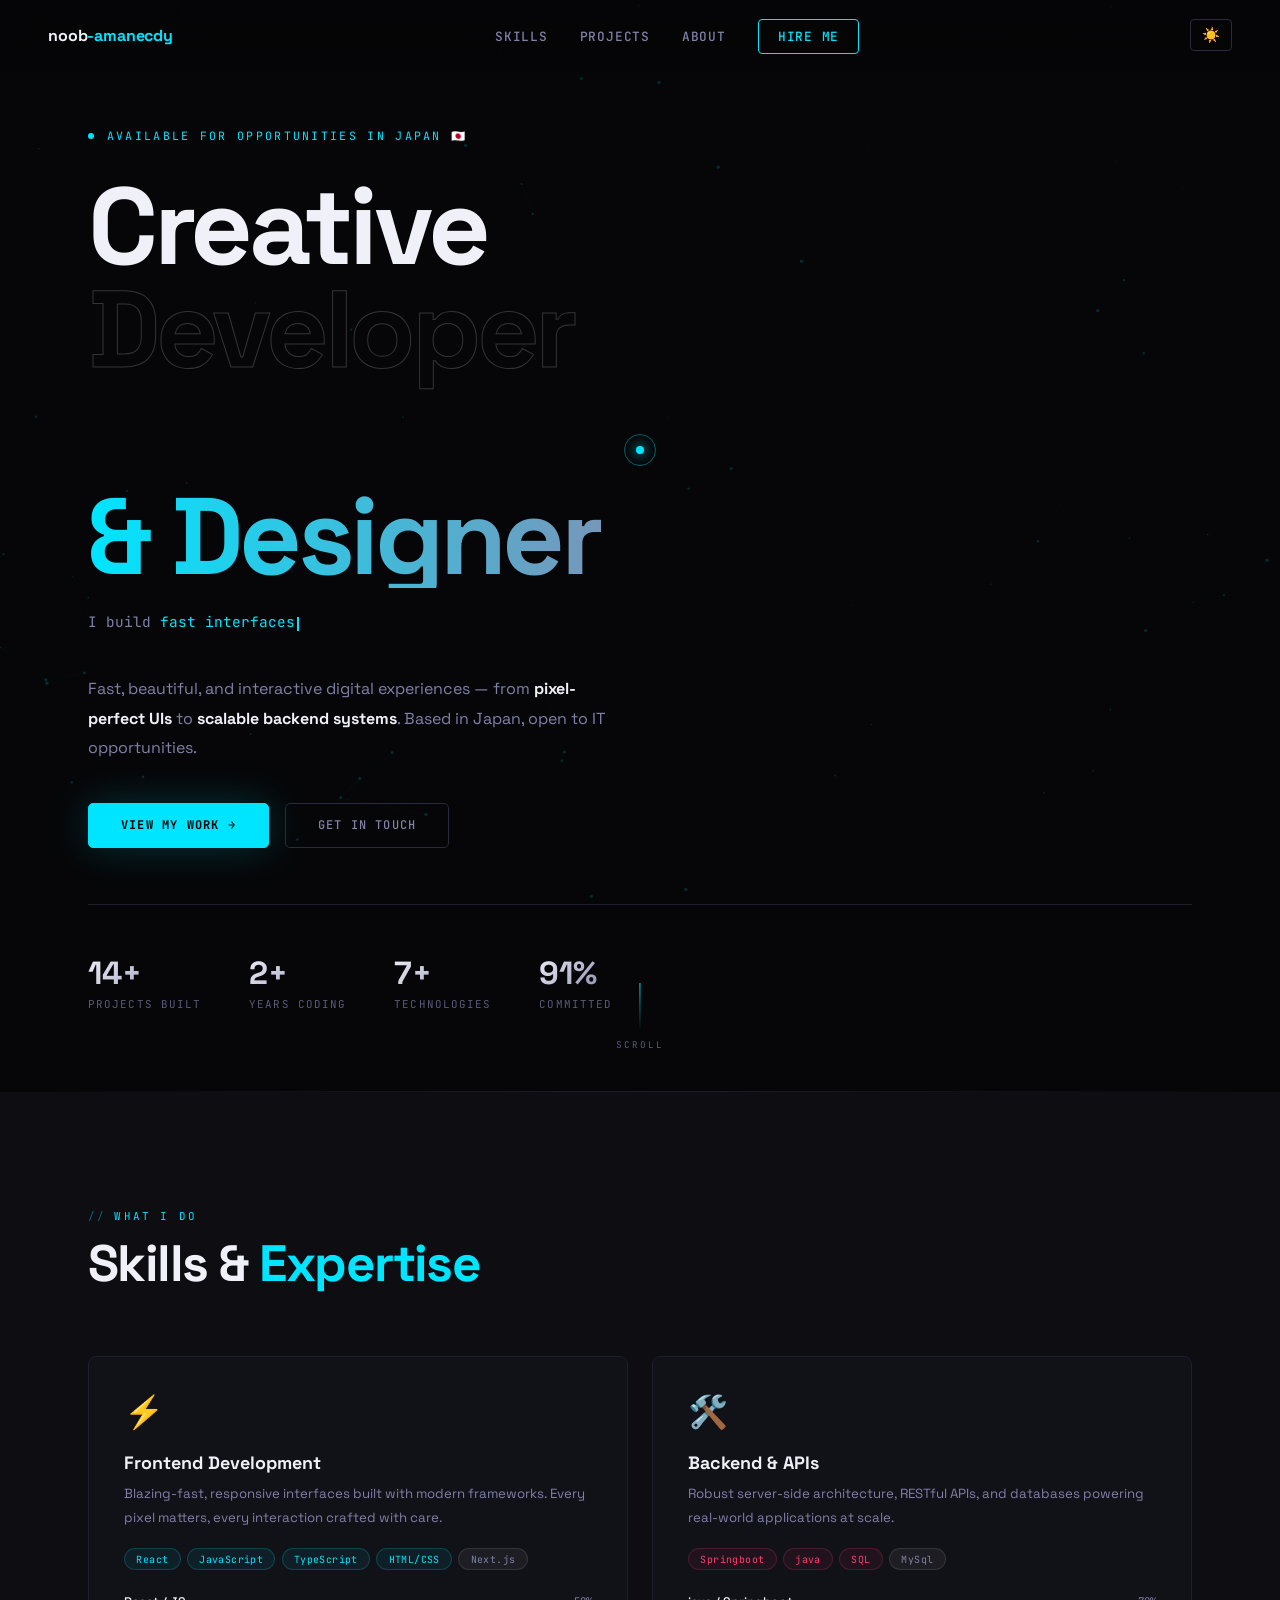
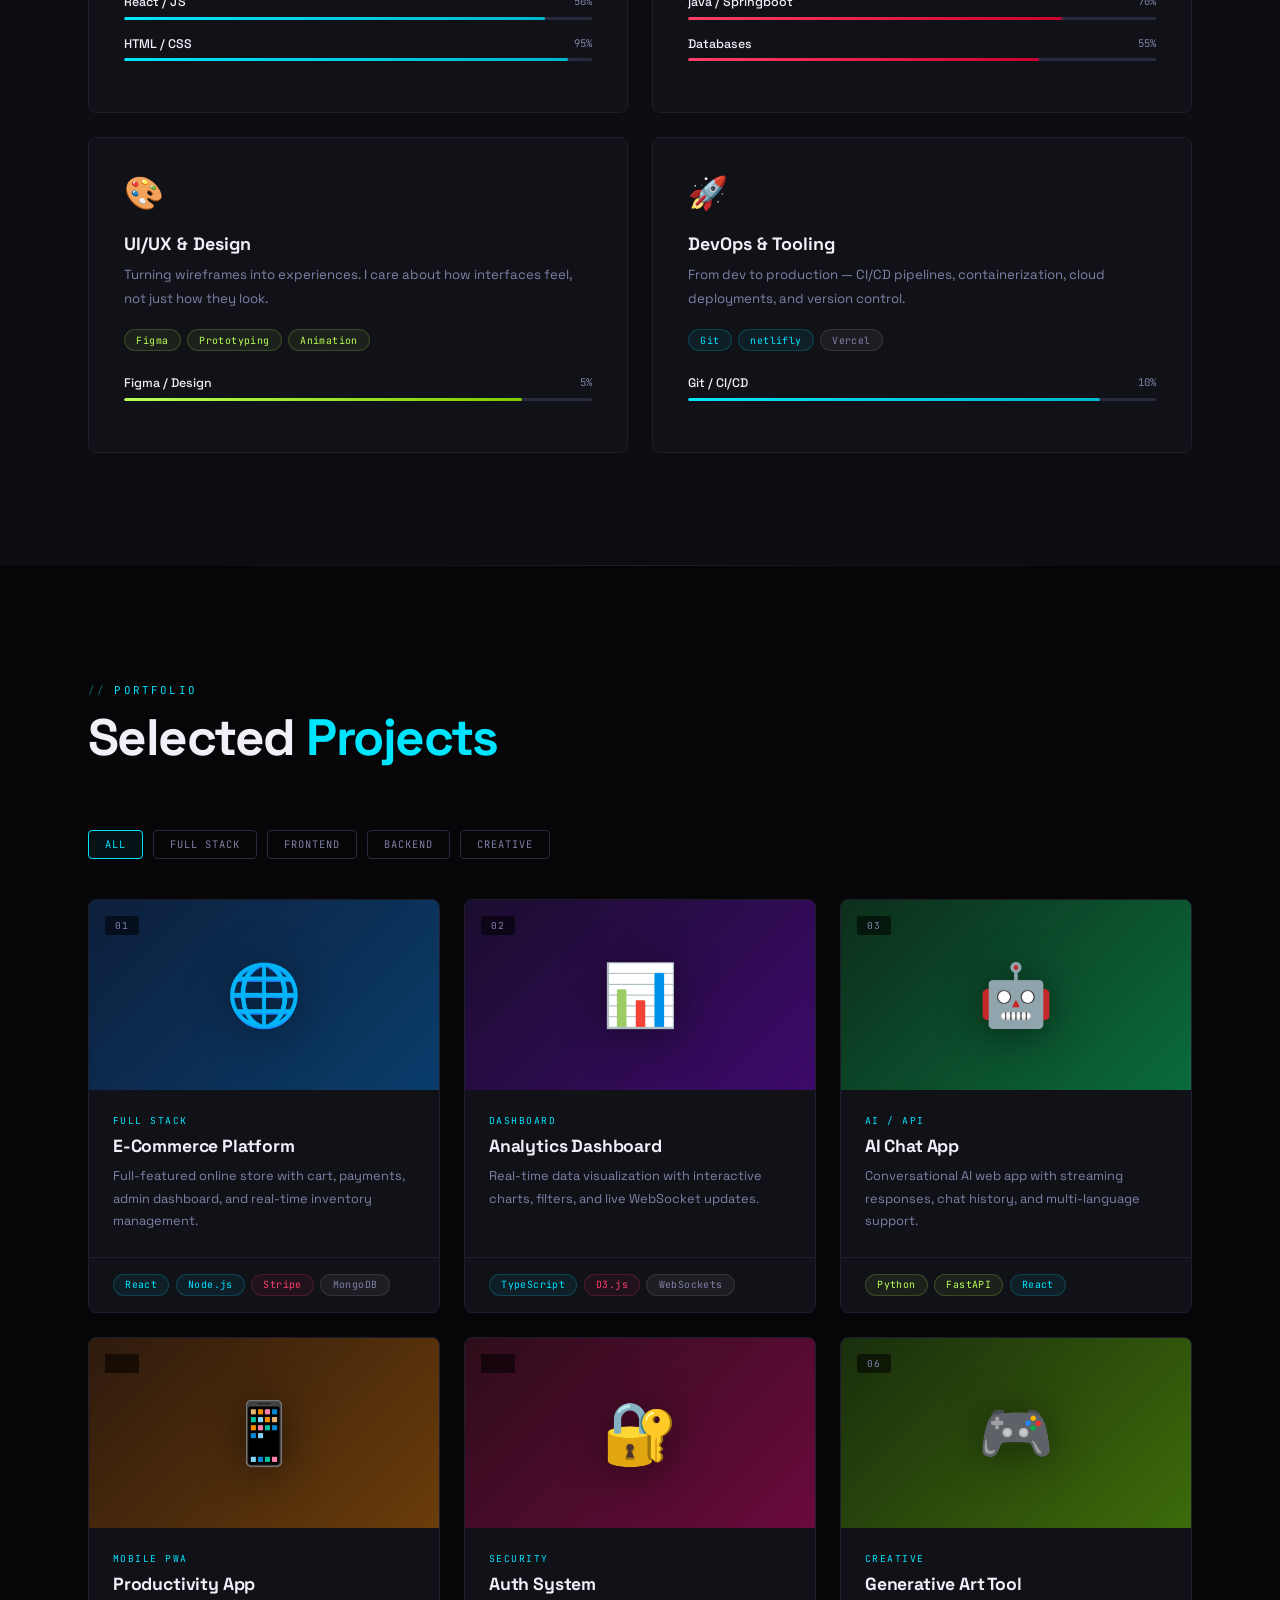
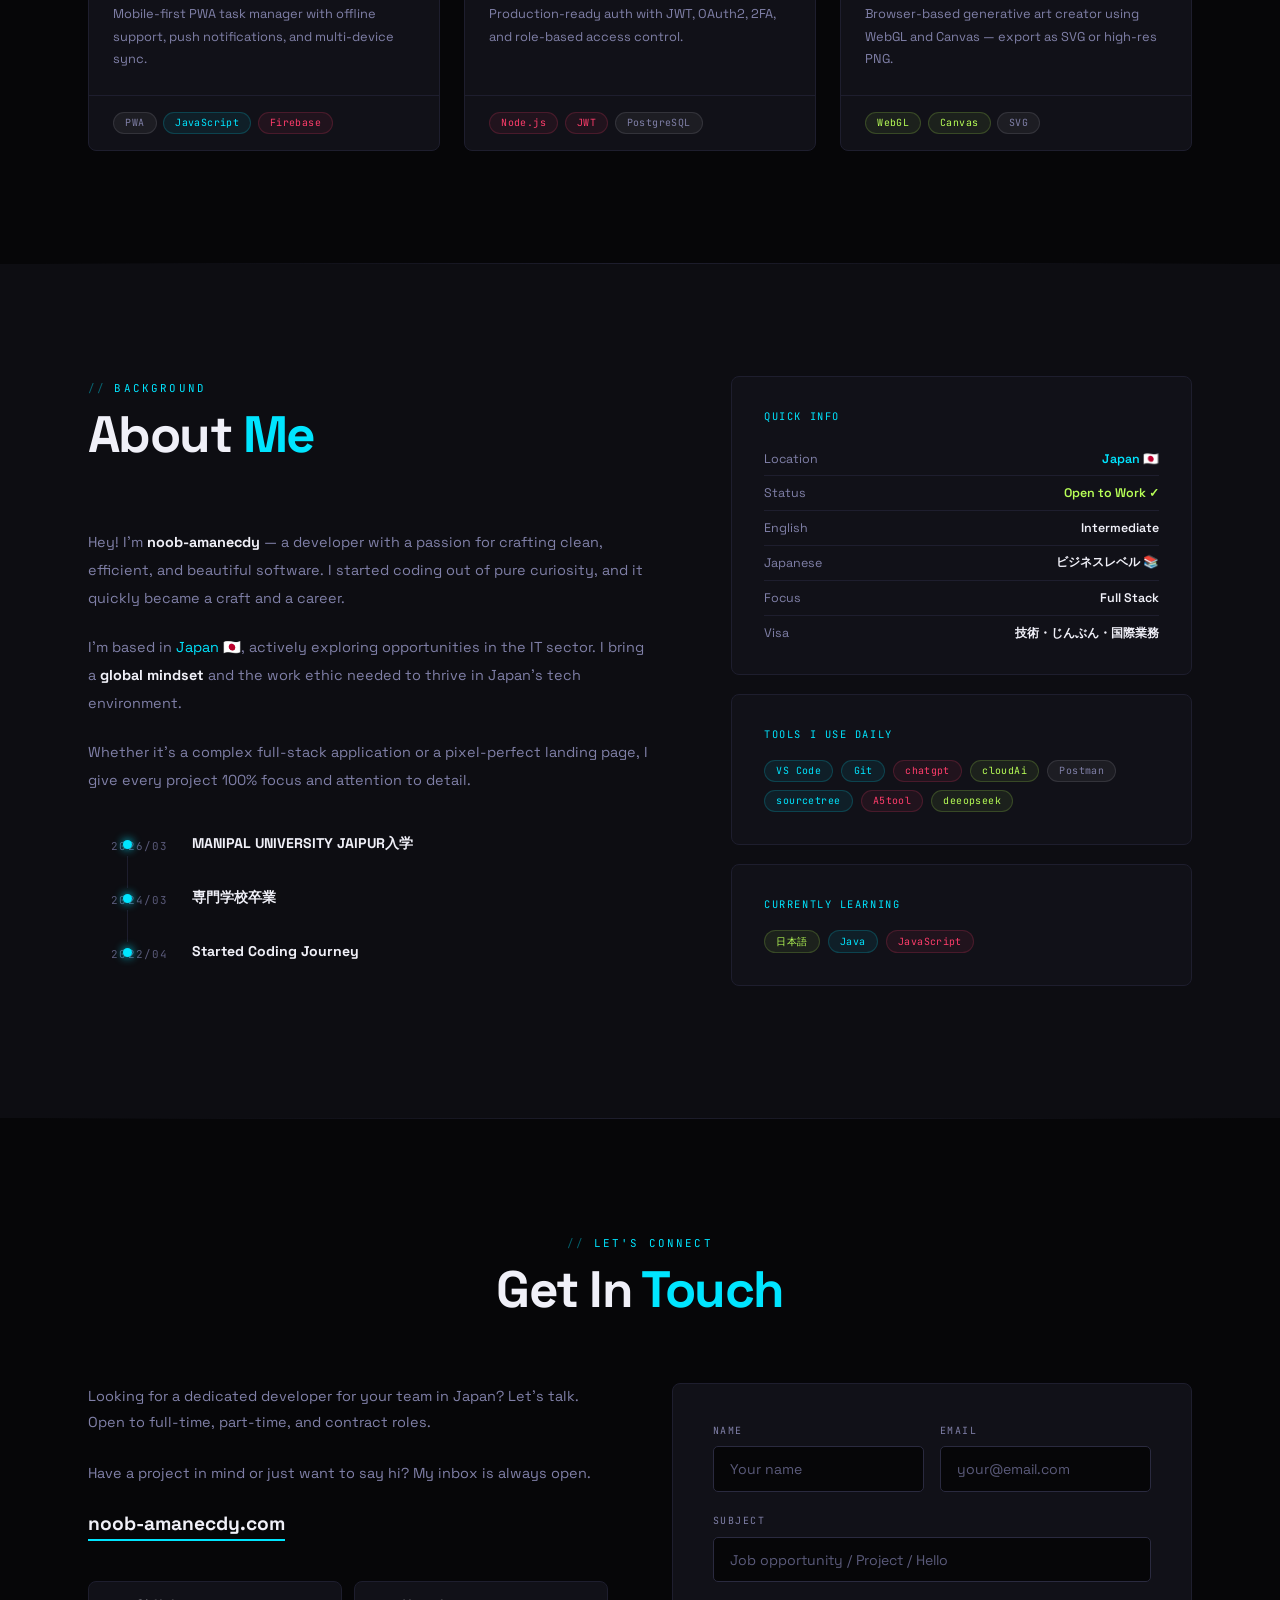
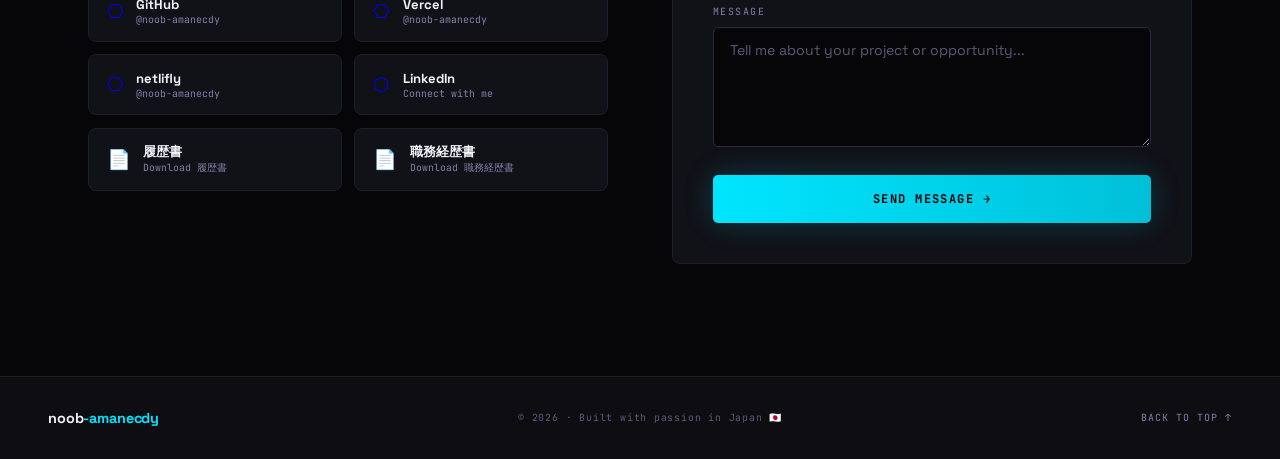
==== index.html @ 42db934b "this is my code for website" ====
<!DOCTYPE html>
<html lang="en">
<head>
<meta charset="UTF-8"/>
<meta name="viewport" content="width=device-width, initial-scale=1.0"/>
<title>noob-amanecdy — Developer Portfolio</title>
<link href="https://fonts.googleapis.com/css2?family=Space+Grotesk:wght@400;500;600;700;800&family=JetBrains+Mono:wght@300;400;500&display=swap" rel="stylesheet"/>
<link rel="stylesheet" href="style.css">
</head>
<body>

<div id="cur"></div>
<div id="cur2"></div>

<!-- LOADER -->
<div id="loader">
  <div class="loader-logo">noob<em>-amanecdy</em></div>
  <div class="loader-bar"><div class="loader-fill" id="loaderFill"></div></div>
  <div class="loader-text" id="loaderText">initializing...</div>
</div>

<canvas id="bgCanvas"></canvas>

<!-- MOBILE MENU -->
<div class="mobile-menu" id="mobileMenu">
  <a href="#hero" onclick="closeMobile()">Home</a>
  <a href="#skills" onclick="closeMobile()">Skills</a>
  <a href="#projects" onclick="closeMobile()">Projects</a>
  <a href="#about" onclick="closeMobile()">About</a>
  <a href="#contact" onclick="closeMobile()">Contact</a>
</div>

<!-- NAV -->
<nav id="nav">
  <a class="nav-logo" href="#hero">noob<em>-amanecdy</em></a>
  <ul class="nav-links">
    <li><a href="#skills" data-section="skills">Skills</a></li>
    <li><a href="#projects" data-section="projects">Projects</a></li>
    <li><a href="#about" data-section="about">About</a></li>
    <li><a href="#contact" class="nav-cta">Hire Me</a></li>
  </ul>
  <div style="display:flex;align-items:center;gap:.5rem;">
    <button class="theme-toggle" onclick="toggleTheme()" title="Toggle theme">☀️</button>
    <button class="hamburger" id="hamburger" onclick="toggleMobile()" aria-label="Menu">
      <span></span><span></span><span></span>
    </button>
  </div>
</nav>

<!-- ═══ HERO ═══ -->
<section id="hero">
  <p class="hero-eyebrow"><span class="hero-dot"></span>Available for opportunities in Japan 🇯🇵</p>
  <h1 class="hero-title">
    Creative<br>
    <span class="line2">Developer</span><br>
    <span class="accent">&amp; Designer</span>
  </h1>
  <p class="hero-typewriter">I build <span class="tw-text" id="twText"></span><span class="tw-cursor"></span></p>
  <p class="hero-sub">
    Fast, beautiful, and interactive digital experiences — from <strong>pixel-perfect UIs</strong> to <strong>scalable backend systems</strong>. Based in Japan, open to IT opportunities.
  </p>
  <div class="hero-actions">
    <a href="#projects" class="btn btn-fill">View My Work →</a>
    <a href="#contact" class="btn btn-outline">Get In Touch</a>
  </div>
  <div class="hero-stats">
    <div><div class="hstat-num" data-count="15" data-suffix="+">0</div><div class="hstat-label">Projects Built</div></div>
    <div><div class="hstat-num" data-count="3" data-suffix="+">0</div><div class="hstat-label">Years Coding</div></div>
    <div><div class="hstat-num" data-count="8" data-suffix="+">0</div><div class="hstat-label">Technologies</div></div>
    <div><div class="hstat-num" data-count="100" data-suffix="%">0</div><div class="hstat-label">Committed</div></div>
  </div>
  <div class="hero-scroll">
    <div class="scroll-line"></div>
    <div class="scroll-label">Scroll</div>
  </div>
</section>

<div class="divider"></div>

<!-- ═══ SKILLS ═══ -->
<section id="skills">
  <div class="s-wrap">
    <div class="s-head reveal">
      <div class="s-tag">What I Do</div>
      <h2 class="s-title">Skills &amp; <span>Expertise</span></h2>
    </div>
    <div class="skills-layout">
      <div class="skill-block reveal">
        <span class="skill-ico">⚡</span>
        <div class="skill-name">Frontend Development</div>
        <div class="skill-desc">Blazing-fast, responsive interfaces built with modern frameworks. Every pixel matters, every interaction crafted with care.</div>
        <div class="pills">
          <span class="pill">React</span><span class="pill">JavaScript</span>
          <span class="pill">TypeScript</span><span class="pill">HTML/CSS</span>
          <span class="pill w">Next.js</span>
        </div>
        <div class="sbar-row">
          <div class="sbar-item">
            <div class="sbar-top"><span class="sbar-label">React / JS</span><span class="sbar-pct">50%</span></div>
            <div class="sbar-track"><div class="sbar-fill" style="background:linear-gradient(90deg,var(--a1),#00b8cc);" data-w="90"></div></div>
          </div>
          <div class="sbar-item">
            <div class="sbar-top"><span class="sbar-label">HTML / CSS</span><span class="sbar-pct">95%</span></div>
            <div class="sbar-track"><div class="sbar-fill" style="background:linear-gradient(90deg,var(--a1),#00b8cc);" data-w="95"></div></div>
          </div>
        </div>
      </div>

      <div class="skill-block pink reveal delay-1">
        <span class="skill-ico">🛠️</span>
        <div class="skill-name">Backend &amp; APIs</div>
        <div class="skill-desc">Robust server-side architecture, RESTful APIs, and databases powering real-world applications at scale.</div>
        <div class="pills">
          <span class="pill p">Springboot</span><span class="pill p">java</span>
          <span class="pill p">SQL</span><span class="pill w">MySql</span>
        </div>
        <div class="sbar-row">
          <div class="sbar-item">
            <div class="sbar-top"><span class="sbar-label">java / Springboot</span><span class="sbar-pct">70%</span></div>
            <div class="sbar-track"><div class="sbar-fill" style="background:linear-gradient(90deg,var(--a2),#cc0030);" data-w="80"></div></div>
          </div>
          <div class="sbar-item">
            <div class="sbar-top"><span class="sbar-label">Databases</span><span class="sbar-pct">55%</span></div>
            <div class="sbar-track"><div class="sbar-fill" style="background:linear-gradient(90deg,var(--a2),#cc0030);" data-w="75"></div></div>
          </div>
        </div>
      </div>

      <div class="skill-block green reveal delay-2">
        <span class="skill-ico">🎨</span>
        <div class="skill-name">UI/UX &amp; Design</div>
        <div class="skill-desc">Turning wireframes into experiences. I care about how interfaces feel, not just how they look.</div>
        <div class="pills">
          <span class="pill g">Figma</span><span class="pill g">Prototyping</span><span class="pill g">Animation</span>
        </div>
        <div class="sbar-row">
          <div class="sbar-item">
            <div class="sbar-top"><span class="sbar-label">Figma / Design</span><span class="sbar-pct">5%</span></div>
            <div class="sbar-track"><div class="sbar-fill" style="background:linear-gradient(90deg,var(--a3),#80cc00);" data-w="85"></div></div>
          </div>
        </div>
      </div>

      <div class="skill-block reveal delay-3">
        <span class="skill-ico">🚀</span>
        <div class="skill-name">DevOps &amp; Tooling</div>
        <div class="skill-desc">From dev to production — CI/CD pipelines, containerization, cloud deployments, and version control.</div>
        <div class="pills">
          <span class="pill">Git</span><span class="pill">netlifly</span><span class="pill w">Vercel</span>
        </div>
        <div class="sbar-row">
          <div class="sbar-item">
            <div class="sbar-top"><span class="sbar-label">Git / CI/CD</span><span class="sbar-pct">10%</span></div>
            <div class="sbar-track"><div class="sbar-fill" style="background:linear-gradient(90deg,var(--a1),#00b8cc);" data-w="88"></div></div>
          </div>
        </div>
      </div>
    </div>
  </div>
</section>

<div class="divider"></div>

<!-- ═══ PROJECTS ═══ -->
<section id="projects">
  <div class="s-wrap">
    <div class="s-head reveal">
      <div class="s-tag">Portfolio</div>
      <h2 class="s-title">Selected <span>Projects</span></h2>
    </div>
    <div class="proj-filter reveal">
      <button class="filter-btn active" data-filter="all">All</button>
      <button class="filter-btn" data-filter="fullstack">Full Stack</button>
      <button class="filter-btn" data-filter="frontend">Frontend</button>
      <button class="filter-btn" data-filter="backend">Backend</button>
      <button class="filter-btn" data-filter="creative">Creative</button>
    </div>
    <div class="projects-grid">

      <div class="pcard reveal" data-cat="fullstack">
        <div class="pcard-thumb t1">
          <div class="thumb-bg t1"></div>
          <span class="emoji">🌐</span>
          <div class="pcard-num">01</div>
          <div class="pcard-links">
            <a href="#" class="pcard-link-btn" title="GitHub">⎔</a>
            <a href="#" class="pcard-link-btn" title="Live Demo">↗</a>
          </div>
        </div>
        <div class="pcard-body">
          <div class="pcard-cat">Full Stack</div>
          <div class="pcard-title">E-Commerce Platform</div>
          <div class="pcard-desc">Full-featured online store with cart, payments, admin dashboard, and real-time inventory management.</div>
        </div>
        <div class="pcard-foot">
          <span class="pill">React</span><span class="pill">Node.js</span><span class="pill p">Stripe</span><span class="pill w">MongoDB</span>
        </div>
      </div>

      <div class="pcard reveal delay-1" data-cat="frontend">
        <div class="pcard-thumb t2">
          <div class="thumb-bg t2"></div>
          <span class="emoji">📊</span>
          <div class="pcard-num">02</div>
          <div class="pcard-links">
            <a href="#" class="pcard-link-btn">⎔</a>
            <a href="#" class="pcard-link-btn">↗</a>
          </div>
        </div>
        <div class="pcard-body">
          <div class="pcard-cat">Dashboard</div>
          <div class="pcard-title">Analytics Dashboard</div>
          <div class="pcard-desc">Real-time data visualization with interactive charts, filters, and live WebSocket updates.</div>
        </div>
        <div class="pcard-foot">
          <span class="pill">TypeScript</span><span class="pill p">D3.js</span><span class="pill w">WebSockets</span>
        </div>
      </div>

      <div class="pcard reveal delay-2" data-cat="fullstack">
        <div class="pcard-thumb t3">
          <div class="thumb-bg t3"></div>
          <span class="emoji">🤖</span>
          <div class="pcard-num">03</div>
          <div class="pcard-links">
            <a href="#" class="pcard-link-btn">⎔</a>
            <a href="#" class="pcard-link-btn">↗</a>
          </div>
        </div>
        <div class="pcard-body">
          <div class="pcard-cat">AI / API</div>
          <div class="pcard-title">AI Chat App</div>
          <div class="pcard-desc">Conversational AI web app with streaming responses, chat history, and multi-language support.</div>
        </div>
        <div class="pcard-foot">
          <span class="pill g">Python</span><span class="pill g">FastAPI</span><span class="pill">React</span>
        </div>
      </div>

      <div class="pcard reveal" data-cat="frontend">
        <div class="pcard-thumb t4">
          <div class="thumb-bg t4"></div>
          <span class="emoji">📱</span>
          <div class="pcard-num">04</div>
          <div class="pcard-links">
            <a href="#" class="pcard-link-btn">⎔</a>
            <a href="#" class="pcard-link-btn">↗</a>
          </div>
        </div>
        <div class="pcard-body">
          <div class="pcard-cat">Mobile PWA</div>
          <div class="pcard-title">Productivity App</div>
          <div class="pcard-desc">Mobile-first PWA task manager with offline support, push notifications, and multi-device sync.</div>
        </div>
        <div class="pcard-foot">
          <span class="pill w">PWA</span><span class="pill">JavaScript</span><span class="pill p">Firebase</span>
        </div>
      </div>

      <div class="pcard reveal delay-1"  data-cat="backend">
        <div class="pcard-thumb t5">
          <div class="thumb-bg t5"></div>
          <span class="emoji">🔐</span>
          <div class="pcard-num">05</div>
          <div class="pcard-links">
            <a href="#" class="pcard-link-btn">⎔</a>
            <a href="#" class="pcard-link-btn">↗</a>
          </div>
        </div>
        <div class="pcard-body">
          <div class="pcard-cat">Security</div>
          <div class="pcard-title">Auth System</div>
          <div class="pcard-desc">Production-ready auth with JWT, OAuth2, 2FA, and role-based access control.</div>
        </div>
        <div class="pcard-foot">
          <span class="pill p">Node.js</span><span class="pill p">JWT</span><span class="pill w">PostgreSQL</span>
        </div>
      </div>

      <div class="pcard reveal delay-2" data-cat="creative">
        <div class="pcard-thumb t6">
          <div class="thumb-bg t6"></div>
          <span class="emoji">🎮</span>
          <div class="pcard-num">06</div>
          <div class="pcard-links">
            <a href="#" class="pcard-link-btn">⎔</a>
            <a href="#" class="pcard-link-btn">↗</a>
          </div>
        </div>
        <div class="pcard-body">
          <div class="pcard-cat">Creative</div>
          <div class="pcard-title">Generative Art Tool</div>
          <div class="pcard-desc">Browser-based generative art creator using WebGL and Canvas — export as SVG or high-res PNG.</div>
        </div>
        <div class="pcard-foot">
          <span class="pill g">WebGL</span><span class="pill g">Canvas</span><span class="pill w">SVG</span>
        </div>
      </div>

    </div>
  </div>
</section>

<div class="divider"></div>

<!-- ═══ ABOUT ═══ -->
<section id="about">
  <div class="s-wrap">
    <div class="about-layout">
      <div>
        <div class="s-head reveal-l">
          <div class="s-tag">Background</div>
          <h2 class="s-title">About <span>Me</span></h2>
        </div>
        <div class="about-text reveal-l">
          <p>Hey! I'm <strong>noob-amanecdy</strong> — a developer with a passion for crafting clean, efficient, and beautiful software. I started coding out of pure curiosity, and it quickly became a craft and a career.</p>
          <p>I'm based in <span class="hl">Japan 🇯🇵</span>, actively exploring opportunities in the IT sector. I bring a <strong>global mindset</strong> and the work ethic needed to thrive in Japan's tech environment.</p>
          <p>Whether it's a complex full-stack application or a pixel-perfect landing page, I give every project 100% focus and attention to detail.</p>
        </div>
        <div class="timeline reveal-l">
          <div class="tl-item">
            <div class="tl-year">2026/03</div>
            <div>
              <div class="tl-dot"></div>
              <div class="tl-role">MANIPAL UNIVERSITY JAIPUR入学</div>
            </div>
          </div>
          <div class="tl-item">
            <div class="tl-year">2024/03</div>
            <div>
              <div class="tl-dot"></div>
              <div class="tl-role">専門学校卒業</div>
            </div>
          </div>
          <div class="tl-item">
            <div class="tl-year">2022/04</div>
            <div>
              <div class="tl-dot"></div>
              <div class="tl-role">Started Coding Journey</div>
            </div>
          </div>
        </div>
      </div>
      <div class="reveal-r">
        <div class="info-block">
          <div class="info-block-title">Quick Info</div>
          <div class="info-row"><span class="info-key">Location</span><span class="info-val blue">Japan 🇯🇵</span></div>
          <div class="info-row"><span class="info-key">Status</span><span class="info-val green">Open to Work ✓</span></div>
          <div class="info-row"><span class="info-key">English</span><span class="info-val">Intermediate</span></div>
          <div class="info-row"><span class="info-key">Japanese</span><span class="info-val">ビジネスレベル 📚</span></div>
          <div class="info-row"><span class="info-key">Focus</span><span class="info-val">Full Stack</span></div>
          <div class="info-row"><span class="info-key">Visa</span><span class="info-val">技術・じんぶん・国際業務</span></div>
        </div>
        <div class="info-block">
          <div class="info-block-title">Tools I Use Daily</div>
          <div class="pills" style="gap:.5rem;">
            <span class="pill">VS Code</span><span class="pill">Git</span>
            <span class="pill p">chatgpt</span><span class="pill g">cloudAi</span>
            <span class="pill w">Postman</span><span class="pill">sourcetree</span>
            <span class="pill p">A5tool</span><span class="pill g">deeopseek</span>
          </div>
        </div>
        <div class="info-block">
          <div class="info-block-title">Currently Learning</div>
          <div class="pills" style="gap:.5rem;">
            <span class="pill g">日本語</span>
            <span class="pill">Java</span>
            <span class="pill p">JavaScript</span>
          </div>
        </div>
      </div>
    </div>
  </div>
</section>

<div class="divider"></div>

<!-- ═══ CONTACT ═══ -->
<section id="contact">
  <div class="s-wrap">
    <div class="s-head reveal" style="text-align:center;">
      <div class="s-tag" style="justify-content:center;">Let's Connect</div>
      <h2 class="s-title">Get In <span>Touch</span></h2>
    </div>
    <div class="contact-layout">
      <div class="reveal-l">
        <div class="contact-text">
          <p>Looking for a dedicated developer for your team in Japan? Let's talk. Open to full-time, part-time, and contract roles.</p>
          <p>Have a project in mind or just want to say hi? My inbox is always open.</p>
        </div>
        <a href="noob-amanecdy.com" class="c-email">noob-amanecdy.com</a>
        <div class="social-grid">
          <a href="https://github.com/" target="_blank" class="soc-btn">
            <div class="soc-icon">⎔</div>
            <div><div class="soc-name">GitHub</div><div class="soc-handle">@noob-amanecdy</div></div>
          </a>
          <a href="https://vercel.com/amanchaudarys-projects" target="_blank" class="soc-btn">
            <div class="soc-icon">⎔</div>
            <div><div class="soc-name">Vercel</div><div class="soc-handle">@noob-amanecdy</div></div>
          </a>
          <a href="https://app.netlify.com/teams/amanchaudary/projects" target="_blank" class="soc-btn">
            <div class="soc-icon">⎔</div>
            <div><div class="soc-name">netlifly</div><div class="soc-handle">@noob-amanecdy</div></div>
          </a>
          <a href="https://linkedin.com/" target="_blank" class="soc-btn">
            <div class="soc-icon">⬡</div>
            <div><div class="soc-name">LinkedIn</div><div class="soc-handle">Connect with me</div></div>
          </a>
          <a href="aman.pdf" class="soc-btn">
            <div class="soc-icon">📄</div>
            <div><div class="soc-name">履歴書</div><div class="soc-handle">Download 履歴書</div></div>
          </a>
          <a href="amanwork.pdf" class="soc-btn">
            <div class="soc-icon">📄</div>
            <div><div class="soc-name">職務経歴書</div><div class="soc-handle">Download 職務経歴書</div></div>
          </a>
        </div>
      </div>
      <div class="contact-form reveal-r">
        <div class="form-row">
          <div class="form-group">
            <label class="form-label">Name</label>
            <input type="text" class="form-input" id="fname" placeholder="Your name"/>
          </div>
          <div class="form-group">
            <label class="form-label">Email</label>
            <input type="email" class="form-input" id="femail" placeholder="your@email.com"/>
          </div>
        </div>
        <div class="form-group">
          <label class="form-label">Subject</label>
          <input type="text" class="form-input" id="fsubject" placeholder="Job opportunity / Project / Hello"/>
        </div>
        <div class="form-group">
          <label class="form-label">Message</label>
          <textarea class="form-input" id="fmessage" placeholder="Tell me about your project or opportunity..."></textarea>
        </div>
        <button class="btn-send" id="sendBtn" onclick="handleSend()">Send Message →</button>
        <div class="form-msg" id="formMsg"></div>
      </div>
    </div>
  </div>
</section>

<!-- FOOTER -->
<footer>
  <div class="foot-logo">noob<em>-amanecdy</em></div>
  <div class="foot-copy">© 2026 · Built with passion in Japan 🇯🇵</div>
  <a href="#hero" class="foot-back">Back to top ↑</a>
</footer>

<a href="#hero" id="backTop" title="Back to top">↑</a>

<script src="script.js"></script>
</body>
</html>
---- style.css ----
/* ─── RESET ─── */
*,*::before,*::after{margin:0;padding:0;box-sizing:border-box;}
:root{
  --bg:#060608;
  --bg2:#0d0d12;
  --card:#111118;
  --border:#1e1e2e;
  --border2:#2a2a3f;
  --a1:#00e5ff;
  --a2:#ff3d6b;
  --a3:#b8ff57;
  --text:#f0f0f8;
  --muted:#5a5a7a;
  --muted2:#8080a8;
  --glow1:rgba(0,229,255,0.2);
  --glow2:rgba(255,61,107,0.2);
  --r:8px;
  --font:'Space Grotesk',sans-serif;
  --mono:'JetBrains Mono',monospace;
}

html{scroll-behavior:smooth;}
body{
  background:var(--bg);
  color:var(--text);
  font-family:var(--font);
  overflow-x:hidden;
  cursor:none;
}

/* ─── CUSTOM CURSOR ─── */
#cur{
  position:fixed;pointer-events:none;z-index:9999;
  width:8px;height:8px;border-radius:50%;
  background:var(--a1);top:0;left:0;
  box-shadow:0 0 12px var(--a1);
  transition:width .25s,height .25s,background .25s,transform .05s;
  transform:translate(-50%,-50%);
}
#cur2{
  position:fixed;pointer-events:none;z-index:9998;
  width:32px;height:32px;border-radius:50%;
  border:1px solid rgba(0,229,255,.4);top:0;left:0;
  transition:transform .12s linear,width .25s,height .25s,border-color .25s;
  transform:translate(-50%,-50%);
}
body.cursor-hover #cur{width:18px;height:18px;background:var(--a2);}
body.cursor-hover #cur2{width:48px;height:48px;border-color:rgba(255,61,107,.5);}

/* ─── LOADER ─── */
#loader{
  position:fixed;inset:0;z-index:9000;
  background:var(--bg);
  display:flex;align-items:center;justify-content:center;
  flex-direction:column;gap:1.5rem;
  transition:opacity .8s ease,visibility .8s;
}
#loader.hide{opacity:0;visibility:hidden;pointer-events:none;}
.loader-logo{
  font-family:var(--font);font-size:1.4rem;font-weight:800;
  color:var(--text);letter-spacing:-.02em;
}
.loader-logo em{color:var(--a1);font-style:normal;}
.loader-bar{width:180px;height:2px;background:var(--border2);border-radius:2px;overflow:hidden;}
.loader-fill{height:100%;background:linear-gradient(90deg,var(--a1),var(--a2));border-radius:2px;width:0%;transition:width .06s;}
.loader-text{font-family:var(--mono);font-size:.72rem;color:var(--muted2);letter-spacing:.2em;}

/* ─── BG CANVAS ─── */
#bgCanvas{position:fixed;inset:0;z-index:0;opacity:.45;pointer-events:none;}

/* ─── NAV ─── */
nav{
  position:fixed;top:0;left:0;right:0;z-index:100;
  padding:1.2rem 3rem;
  display:flex;align-items:center;justify-content:space-between;
  background:rgba(6,6,8,.6);
  backdrop-filter:blur(20px);-webkit-backdrop-filter:blur(20px);
  border-bottom:1px solid transparent;
  transition:padding .3s,border-color .3s,background .3s;
}
nav.scrolled{padding:.85rem 3rem;border-color:var(--border);background:rgba(6,6,8,.85);}
.nav-logo{
  font-weight:800;font-size:1rem;text-decoration:none;
  color:var(--text);letter-spacing:-.01em;font-family:var(--font);
}
.nav-logo em{color:var(--a1);font-style:normal;}
.nav-links{display:flex;gap:2rem;list-style:none;align-items:center;}
.nav-links a{
  color:var(--muted2);text-decoration:none;
  font-size:.8rem;font-weight:500;
  letter-spacing:.06em;text-transform:uppercase;
  font-family:var(--mono);
  transition:color .2s;position:relative;
}
.nav-links a::after{
  content:'';position:absolute;left:0;bottom:-4px;
  width:0;height:1px;background:var(--a1);transition:width .3s;
}
.nav-links a:hover,
.nav-links a.active{color:var(--text);}
.nav-links a:hover::after,
.nav-links a.active::after{width:100%;}
.nav-cta{
  padding:.5rem 1.2rem!important;
  background:transparent;border:1px solid var(--a1)!important;
  color:var(--a1)!important;border-radius:4px;
  font-family:var(--mono)!important;
  transition:background .2s,color .2s!important;
}
.nav-cta:hover{background:var(--a1)!important;color:#000!important;}
.nav-cta::after{display:none!important;}

/* ─── THEME TOGGLE ─── */
.theme-toggle{
  background:none;border:1px solid var(--border2);border-radius:4px;
  padding:.4rem .7rem;cursor:none;color:var(--muted2);font-size:.9rem;
  transition:border-color .2s,color .2s;margin-left:.5rem;
}
.theme-toggle:hover{border-color:var(--a1);color:var(--a1);}
body.light-mode{
  --bg:#f4f4f8;--bg2:#eaeaf0;--card:#fff;
  --border:#d5d5e5;--border2:#bebece;
  --text:#0d0d14;--muted:#9090a8;--muted2:#6060808;
}

/* ─── HAMBURGER ─── */
.hamburger{display:none;flex-direction:column;gap:5px;cursor:none;padding:4px;background:none;border:none;}
.hamburger span{width:22px;height:1.5px;background:var(--text);border-radius:2px;display:block;transition:all .3s;}
.hamburger.open span:nth-child(1){transform:translateY(6.5px) rotate(45deg);}
.hamburger.open span:nth-child(2){opacity:0;transform:scaleX(0);}
.hamburger.open span:nth-child(3){transform:translateY(-6.5px) rotate(-45deg);}

/* ─── MOBILE MENU ─── */
.mobile-menu{
  position:fixed;inset:0;z-index:99;
  background:rgba(6,6,8,.97);backdrop-filter:blur(24px);
  flex-direction:column;align-items:center;justify-content:center;
  gap:2.5rem;display:flex;
  transform:translateX(100%);transition:transform .45s cubic-bezier(.22,1,.36,1);
}
.mobile-menu.open{transform:translateX(0);}
.mobile-menu a{
  font-size:clamp(1.8rem,6vw,2.5rem);font-weight:800;
  color:var(--muted2);text-decoration:none;
  transition:color .2s;letter-spacing:-.03em;
}
.mobile-menu a:hover{color:var(--a1);}

/* ─── SECTIONS ─── */
section{position:relative;z-index:2;}
.s-wrap{max-width:1200px;margin:0 auto;padding:7rem 3rem;}
.s-head{margin-bottom:4rem;}
.s-tag{
  display:inline-flex;align-items:center;gap:.5rem;
  font-family:var(--mono);font-size:.68rem;color:var(--a1);
  letter-spacing:.2em;text-transform:uppercase;margin-bottom:.8rem;
}
.s-tag::before{content:'//';opacity:.4;}
.s-title{
  font-family:var(--font);
  font-size:clamp(2rem,4vw,3.2rem);font-weight:800;
  letter-spacing:-.03em;line-height:1.1;
}
.s-title span{color:var(--a1);}
.divider{height:1px;background:linear-gradient(90deg,transparent,var(--border),transparent);max-width:1200px;margin:0 auto;}

/* ─── HERO ─── */
#hero{
  min-height:100vh;display:flex;flex-direction:column;
  justify-content:center;padding:8rem 3rem 5rem;
  max-width:1200px;margin:0 auto;
}
.hero-eyebrow{
  display:inline-flex;align-items:center;gap:.8rem;
  font-family:var(--mono);font-size:.72rem;color:var(--a1);
  letter-spacing:.2em;text-transform:uppercase;margin-bottom:2rem;
  opacity:0;animation:slideUp .7s .3s forwards;
}
.hero-dot{width:6px;height:6px;border-radius:50%;background:var(--a1);animation:pulse 2s infinite;}
@keyframes pulse{0%,100%{opacity:1;transform:scale(1);}50%{opacity:.4;transform:scale(.7);}}

.hero-title{
  font-size:clamp(3.2rem,8.5vw,8rem);
  font-weight:800;line-height:.95;letter-spacing:-.04em;
  margin-bottom:1.5rem;
  opacity:0;animation:slideUp .8s .45s forwards;
}
.hero-title .line2{
  -webkit-text-stroke:1px rgba(240,240,248,.2);color:transparent;
  transition:color .3s,-webkit-text-stroke .3s;display:block;
}
.hero-title .line2:hover{color:var(--text);-webkit-text-stroke:0px transparent;}
.hero-title .accent{
  background:linear-gradient(90deg,var(--a1),var(--a2));
  -webkit-background-clip:text;-webkit-text-fill-color:transparent;
  background-clip:text;display:block;
}
.hero-sub{
  max-width:520px;color:var(--muted2);font-size:1rem;line-height:1.85;
  margin-bottom:2.5rem;
  opacity:0;animation:slideUp .8s .6s forwards;
}
.hero-sub strong{color:var(--text);}

.hero-typewriter{
  font-family:var(--mono);font-size:.9rem;color:var(--muted2);
  margin-bottom:2.5rem;min-height:1.5em;
  opacity:0;animation:slideUp .8s .55s forwards;
}
.hero-typewriter .tw-text{color:var(--a1);}
.tw-cursor{display:inline-block;width:2px;height:1em;background:var(--a1);vertical-align:text-bottom;animation:blink .8s step-end infinite;margin-left:2px;}
@keyframes blink{0%,100%{opacity:1;}50%{opacity:0;}}

.hero-actions{
  display:flex;gap:1rem;flex-wrap:wrap;align-items:center;
  opacity:0;animation:slideUp .8s .75s forwards;
}
.btn{
  padding:.85rem 2rem;border-radius:5px;
  font-family:var(--mono);font-size:.75rem;
  letter-spacing:.1em;text-transform:uppercase;
  text-decoration:none;cursor:none;
  transition:all .25s;display:inline-flex;align-items:center;gap:.5rem;font-weight:500;
}
.btn-fill{
  background:var(--a1);color:#000;border:1px solid var(--a1);
  box-shadow:0 0 40px var(--glow1);font-weight:700;
}
.btn-fill:hover{transform:translateY(-3px);box-shadow:0 0 60px var(--glow1),0 12px 30px rgba(0,0,0,.5);}
.btn-outline{background:transparent;color:var(--muted2);border:1px solid var(--border2);}
.btn-outline:hover{border-color:var(--a1);color:var(--a1);transform:translateY(-3px);}

.hero-stats{
  display:flex;gap:3rem;margin-top:3.5rem;
  padding-top:3rem;border-top:1px solid var(--border);
  opacity:0;animation:slideUp .8s .9s forwards;flex-wrap:wrap;
}
.hstat-num{
  font-size:2rem;font-weight:800;
  background:linear-gradient(135deg,var(--text),var(--muted2));
  -webkit-background-clip:text;-webkit-text-fill-color:transparent;background-clip:text;
}
.hstat-label{font-size:.68rem;color:var(--muted);letter-spacing:.1em;text-transform:uppercase;margin-top:.25rem;font-family:var(--mono);}

.hero-scroll{
  position:absolute;bottom:2.5rem;left:50%;transform:translateX(-50%);
  display:flex;flex-direction:column;align-items:center;gap:.5rem;
  opacity:0;animation:fadeIn 1s 1.6s forwards;
}
.scroll-line{width:1px;height:48px;background:linear-gradient(to bottom,var(--a1),transparent);animation:scrollDown 2.2s infinite;}
@keyframes scrollDown{
  0%{transform:scaleY(0);transform-origin:top;}
  50%{transform:scaleY(1);transform-origin:top;}
  51%{transform:scaleY(1);transform-origin:bottom;}
  100%{transform:scaleY(0);transform-origin:bottom;}
}
.scroll-label{font-family:var(--mono);font-size:.58rem;letter-spacing:.2em;color:var(--muted);text-transform:uppercase;}

/* ─── SKILLS ─── */
#skills{background:var(--bg2);}
.skills-layout{display:grid;grid-template-columns:1fr 1fr;gap:1.5rem;}
.skill-block{
  background:var(--card);border:1px solid var(--border);
  border-radius:var(--r);padding:2.2rem;
  transition:border-color .35s,transform .35s,box-shadow .35s;
  position:relative;overflow:hidden;cursor:default;
}
.skill-block::before{
  content:'';position:absolute;inset:0;
  background:radial-gradient(circle at 0% 0%,rgba(0,229,255,.07),transparent 65%);
  opacity:0;transition:opacity .35s;
}
.skill-block:hover::before{opacity:1;}
.skill-block:hover{border-color:rgba(0,229,255,.3);transform:translateY(-5px);box-shadow:0 24px 60px rgba(0,0,0,.45);}
.skill-block.pink::before{background:radial-gradient(circle at 0% 0%,rgba(255,61,107,.07),transparent 65%);}
.skill-block.pink:hover{border-color:rgba(255,61,107,.3);}
.skill-block.green::before{background:radial-gradient(circle at 0% 0%,rgba(184,255,87,.07),transparent 65%);}
.skill-block.green:hover{border-color:rgba(184,255,87,.3);}
.skill-ico{font-size:2rem;margin-bottom:1.2rem;display:block;}
.skill-name{font-weight:800;font-size:1.12rem;margin-bottom:.5rem;}
.skill-desc{color:var(--muted2);font-size:.83rem;line-height:1.75;margin-bottom:1.2rem;}
.pills{display:flex;gap:.4rem;flex-wrap:wrap;}
.pill{
  padding:.22rem .7rem;border-radius:20px;
  font-family:var(--mono);font-size:.62rem;letter-spacing:.04em;
  background:rgba(0,229,255,.07);border:1px solid rgba(0,229,255,.18);color:var(--a1);
}
.pill.p{background:rgba(255,61,107,.07);border-color:rgba(255,61,107,.18);color:var(--a2);}
.pill.g{background:rgba(184,255,87,.07);border-color:rgba(184,255,87,.18);color:var(--a3);}
.pill.w{background:rgba(240,240,248,.05);border-color:rgba(240,240,248,.1);color:var(--muted2);}
.sbar-row{margin-top:1.5rem;}
.sbar-item{margin-bottom:1rem;}
.sbar-top{display:flex;justify-content:space-between;margin-bottom:.4rem;}
.sbar-label{font-size:.78rem;font-weight:500;}
.sbar-pct{font-family:var(--mono);font-size:.66rem;color:var(--muted2);}
.sbar-track{height:3px;background:var(--border2);border-radius:4px;overflow:hidden;}
.sbar-fill{height:100%;border-radius:4px;width:0;transition:width 1.4s cubic-bezier(.4,0,.2,1);}

/* ─── PROJECTS ─── */
.proj-filter{
  display:flex;gap:.6rem;flex-wrap:wrap;margin-bottom:2.5rem;
}
.filter-btn{
  font-family:var(--mono);font-size:.65rem;letter-spacing:.1em;
  text-transform:uppercase;padding:.4rem 1rem;border-radius:4px;
  background:transparent;border:1px solid var(--border2);color:var(--muted2);
  cursor:none;transition:all .2s;
}
.filter-btn:hover,.filter-btn.active{border-color:var(--a1);color:var(--a1);background:rgba(0,229,255,.06);}
.projects-grid{display:grid;grid-template-columns:repeat(auto-fill,minmax(320px,1fr));gap:1.5rem;}
.pcard{
  background:var(--card);border:1px solid var(--border);
  border-radius:var(--r);overflow:hidden;
  transition:all .35s;position:relative;
  display:flex;flex-direction:column;
}
.pcard:hover{transform:translateY(-8px);border-color:var(--border2);box-shadow:0 32px 80px rgba(0,0,0,.6);}
.pcard.hidden{display:none;}
.pcard-thumb{
  height:190px;display:flex;align-items:center;justify-content:center;
  font-size:3.8rem;position:relative;overflow:hidden;flex-shrink:0;
}
.thumb-bg{position:absolute;inset:0;transition:transform .6s;}
.pcard:hover .thumb-bg{transform:scale(1.08);}
.pcard-thumb .emoji{position:relative;z-index:1;filter:drop-shadow(0 4px 20px rgba(0,0,0,.5));}
.t1{background:linear-gradient(135deg,#0d1f3c,#0a3d6b);}
.t2{background:linear-gradient(135deg,#1a0d2e,#3d0a6b);}
.t3{background:linear-gradient(135deg,#0d2e1a,#0a6b3d);}
.t4{background:linear-gradient(135deg,#2e1a0d,#6b3d0a);}
.t5{background:linear-gradient(135deg,#2e0d1a,#6b0a3d);}
.t6{background:linear-gradient(135deg,#1a2e0d,#3d6b0a);}
.pcard-num{
  position:absolute;top:1rem;left:1rem;z-index:2;
  font-family:var(--mono);font-size:.6rem;letter-spacing:.15em;
  padding:.2rem .6rem;border-radius:3px;
  background:rgba(0,0,0,.55);color:var(--muted2);backdrop-filter:blur(6px);
}
.pcard-links{
  position:absolute;top:1rem;right:1rem;z-index:2;
  display:flex;gap:.4rem;opacity:0;transition:opacity .3s;
}
.pcard:hover .pcard-links{opacity:1;}
.pcard-link-btn{
  width:30px;height:30px;border-radius:50%;
  background:rgba(0,0,0,.65);backdrop-filter:blur(8px);
  border:1px solid var(--border2);
  display:flex;align-items:center;justify-content:center;
  text-decoration:none;font-size:.85rem;
  transition:background .2s,border-color .2s;color:var(--text);
}
.pcard-link-btn:hover{background:var(--a1);border-color:var(--a1);color:#000;}
.pcard-body{padding:1.5rem;flex:1;}
.pcard-cat{font-family:var(--mono);font-size:.6rem;color:var(--a1);letter-spacing:.15em;text-transform:uppercase;margin-bottom:.5rem;}
.pcard-title{font-weight:800;font-size:1.1rem;margin-bottom:.55rem;letter-spacing:-.01em;}
.pcard-desc{color:var(--muted2);font-size:.8rem;line-height:1.75;}
.pcard-foot{padding:1rem 1.5rem;border-top:1px solid var(--border);display:flex;gap:.4rem;flex-wrap:wrap;}

/* ─── ABOUT ─── */
#about{background:var(--bg2);}
.about-layout{display:grid;grid-template-columns:1.1fr .9fr;gap:5rem;align-items:start;}
.about-text p{color:var(--muted2);font-size:.9rem;line-height:1.95;margin-bottom:1.3rem;}
.about-text p strong{color:var(--text);}
.hl{color:var(--a1);}
.timeline{margin-top:2.5rem;}
.tl-item{
  display:grid;grid-template-columns:80px 1fr;gap:1.5rem;
  padding-bottom:2rem;position:relative;
}
.tl-item::before{
  content:'';position:absolute;left:39px;top:22px;bottom:0;
  width:1px;background:var(--border);
}
.tl-item:last-child::before{display:none;}
.tl-year{font-family:var(--mono);font-size:.68rem;color:var(--muted);letter-spacing:.1em;padding-top:.3rem;text-align:right;}
.tl-dot{
  position:absolute;left:35px;top:6px;
  width:9px;height:9px;border-radius:50%;
  background:var(--a1);box-shadow:0 0 10px var(--a1);
}
.tl-role{font-weight:700;font-size:.88rem;margin-bottom:.2rem;}
.tl-org{color:var(--muted2);font-size:.76rem;}
.info-block{
  background:var(--card);border:1px solid var(--border);
  border-radius:var(--r);padding:2rem;margin-bottom:1.2rem;
  transition:border-color .3s;
}
.info-block:hover{border-color:var(--border2);}
.info-block-title{font-family:var(--mono);font-size:.65rem;color:var(--a1);letter-spacing:.15em;text-transform:uppercase;margin-bottom:1.2rem;}
.info-row{display:flex;justify-content:space-between;align-items:center;padding:.55rem 0;border-bottom:1px solid var(--border);}
.info-row:last-child{border-bottom:none;padding-bottom:0;}
.info-key{font-size:.78rem;color:var(--muted2);}
.info-val{font-size:.78rem;font-weight:600;}
.info-val.green{color:var(--a3);}
.info-val.blue{color:var(--a1);}

/* ─── CONTACT ─── */
.contact-layout{display:grid;grid-template-columns:1fr 1fr;gap:4rem;align-items:start;}
.contact-text p{color:var(--muted2);font-size:.9rem;line-height:1.85;margin-bottom:1.5rem;}
.c-email{
  display:inline-block;font-size:1.2rem;font-weight:800;
  color:var(--text);text-decoration:none;
  border-bottom:2px solid var(--a1);padding-bottom:.2rem;
  transition:color .2s,border-color .2s;
}
.c-email:hover{color:var(--a1);}
.social-grid{margin-top:2.5rem;display:grid;grid-template-columns:1fr 1fr;gap:.8rem;}
.soc-btn{
  display:flex;align-items:center;gap:.8rem;
  padding:.9rem 1.1rem;
  background:var(--card);border:1px solid var(--border);
  border-radius:var(--r);text-decoration:none;
  transition:all .25s;
}
.soc-btn:hover{border-color:var(--a1);transform:translateY(-2px);box-shadow:0 12px 30px rgba(0,0,0,.3);}
.soc-icon{font-size:1.2rem;flex-shrink:0;}
.soc-name{font-size:.82rem;font-weight:700;color:var(--text);}
.soc-handle{font-family:var(--mono);font-size:.62rem;color:var(--muted2);}
.contact-form{
  background:var(--card);border:1px solid var(--border);
  border-radius:var(--r);padding:2.5rem;
}
.form-group{margin-bottom:1.4rem;}
.form-label{display:block;font-family:var(--mono);font-size:.62rem;color:var(--muted2);letter-spacing:.15em;text-transform:uppercase;margin-bottom:.6rem;}
.form-input{
  width:100%;padding:.8rem 1rem;
  background:var(--bg);border:1px solid var(--border2);
  border-radius:5px;color:var(--text);
  font-family:var(--font);font-size:.88rem;
  transition:border-color .2s,box-shadow .2s;outline:none;cursor:none;
}
.form-input:focus{border-color:var(--a1);box-shadow:0 0 0 3px rgba(0,229,255,.07);}
.form-input::placeholder{color:var(--muted);}
textarea.form-input{resize:vertical;min-height:120px;}
.form-row{display:grid;grid-template-columns:1fr 1fr;gap:1rem;}
.btn-send{
  width:100%;padding:1rem;border:none;
  background:linear-gradient(90deg,var(--a1),#00c0d8);
  color:#000;font-family:var(--mono);font-size:.75rem;
  letter-spacing:.12em;text-transform:uppercase;
  border-radius:5px;cursor:none;font-weight:700;
  transition:all .3s;box-shadow:0 0 30px var(--glow1);
}
.btn-send:hover{transform:translateY(-2px);box-shadow:0 0 50px var(--glow1),0 10px 30px rgba(0,0,0,.4);}
.btn-send:disabled{opacity:.6;transform:none;cursor:not-allowed;}
.form-msg{
  margin-top:.75rem;padding:.75rem 1rem;border-radius:5px;
  font-family:var(--mono);font-size:.72rem;letter-spacing:.06em;
  display:none;
}
.form-msg.success{background:rgba(184,255,87,.08);border:1px solid rgba(184,255,87,.25);color:var(--a3);}
.form-msg.error{background:rgba(255,61,107,.08);border:1px solid rgba(255,61,107,.25);color:var(--a2);}
.form-msg.show{display:block;}

/* ─── FOOTER ─── */
footer{
  border-top:1px solid var(--border);background:var(--bg2);
  padding:2rem 3rem;
  display:flex;align-items:center;justify-content:space-between;
  position:relative;z-index:2;flex-wrap:wrap;gap:1rem;
}
.foot-logo{font-weight:800;font-size:.9rem;letter-spacing:-.01em;}
.foot-logo em{color:var(--a1);font-style:normal;}
.foot-copy{font-family:var(--mono);font-size:.62rem;color:var(--muted);letter-spacing:.08em;}
.foot-back{
  font-family:var(--mono);font-size:.62rem;color:var(--muted2);
  text-decoration:none;letter-spacing:.1em;text-transform:uppercase;transition:color .2s;
}
.foot-back:hover{color:var(--a1);}

/* ─── BACK TO TOP FLOAT ─── */
#backTop{
  position:fixed;bottom:2rem;right:2rem;z-index:200;
  width:40px;height:40px;border-radius:50%;
  background:var(--card);border:1px solid var(--border2);
  display:flex;align-items:center;justify-content:center;
  font-size:1rem;color:var(--muted2);cursor:none;
  text-decoration:none;
  transition:all .3s;opacity:0;transform:translateY(10px);pointer-events:none;
}
#backTop.show{opacity:1;transform:translateY(0);pointer-events:auto;}
#backTop:hover{border-color:var(--a1);color:var(--a1);box-shadow:0 0 20px var(--glow1);}

/* ─── REVEAL ─── */
.reveal{opacity:0;transform:translateY(32px);transition:opacity .75s ease,transform .75s ease;}
.reveal.vis{opacity:1;transform:none;}
.reveal-l{opacity:0;transform:translateX(-28px);transition:opacity .75s ease,transform .75s ease;}
.reveal-l.vis{opacity:1;transform:none;}
.reveal-r{opacity:0;transform:translateX(28px);transition:opacity .75s ease,transform .75s ease;}
.reveal-r.vis{opacity:1;transform:none;}
.delay-1{transition-delay:.1s!important;}
.delay-2{transition-delay:.2s!important;}
.delay-3{transition-delay:.3s!important;}

/* ─── KEYFRAMES ─── */
@keyframes slideUp{from{opacity:0;transform:translateY(28px);}to{opacity:1;transform:none;}}
@keyframes fadeIn{from{opacity:0;}to{opacity:1;}}

/* ─── RESPONSIVE ─── */
@media(max-width:900px){
  .skills-layout{grid-template-columns:1fr;}
  .about-layout{grid-template-columns:1fr;gap:3rem;}
  .contact-layout{grid-template-columns:1fr;}
}
@media(max-width:768px){
  nav{padding:1rem 1.5rem;}
  nav.scrolled{padding:.85rem 1.5rem;}
  .nav-links,.theme-toggle{display:none;}
  .hamburger{display:flex;}
  .s-wrap{padding:5rem 1.5rem;}
  #hero{padding:7rem 1.5rem 5rem;}
  .hero-title{font-size:clamp(2.8rem,12vw,5rem);}
  .hero-stats{gap:1.5rem;}
  .projects-grid{grid-template-columns:1fr;}
  .social-grid{grid-template-columns:1fr;}
  .form-row{grid-template-columns:1fr;}
  .contact-form{padding:1.5rem;}
  footer{padding:1.5rem;flex-direction:column;text-align:center;}
}
@media(max-width:480px){
  .hero-stats{flex-wrap:wrap;}
  .hero-stats>div{min-width:calc(50% - 1rem);}
}
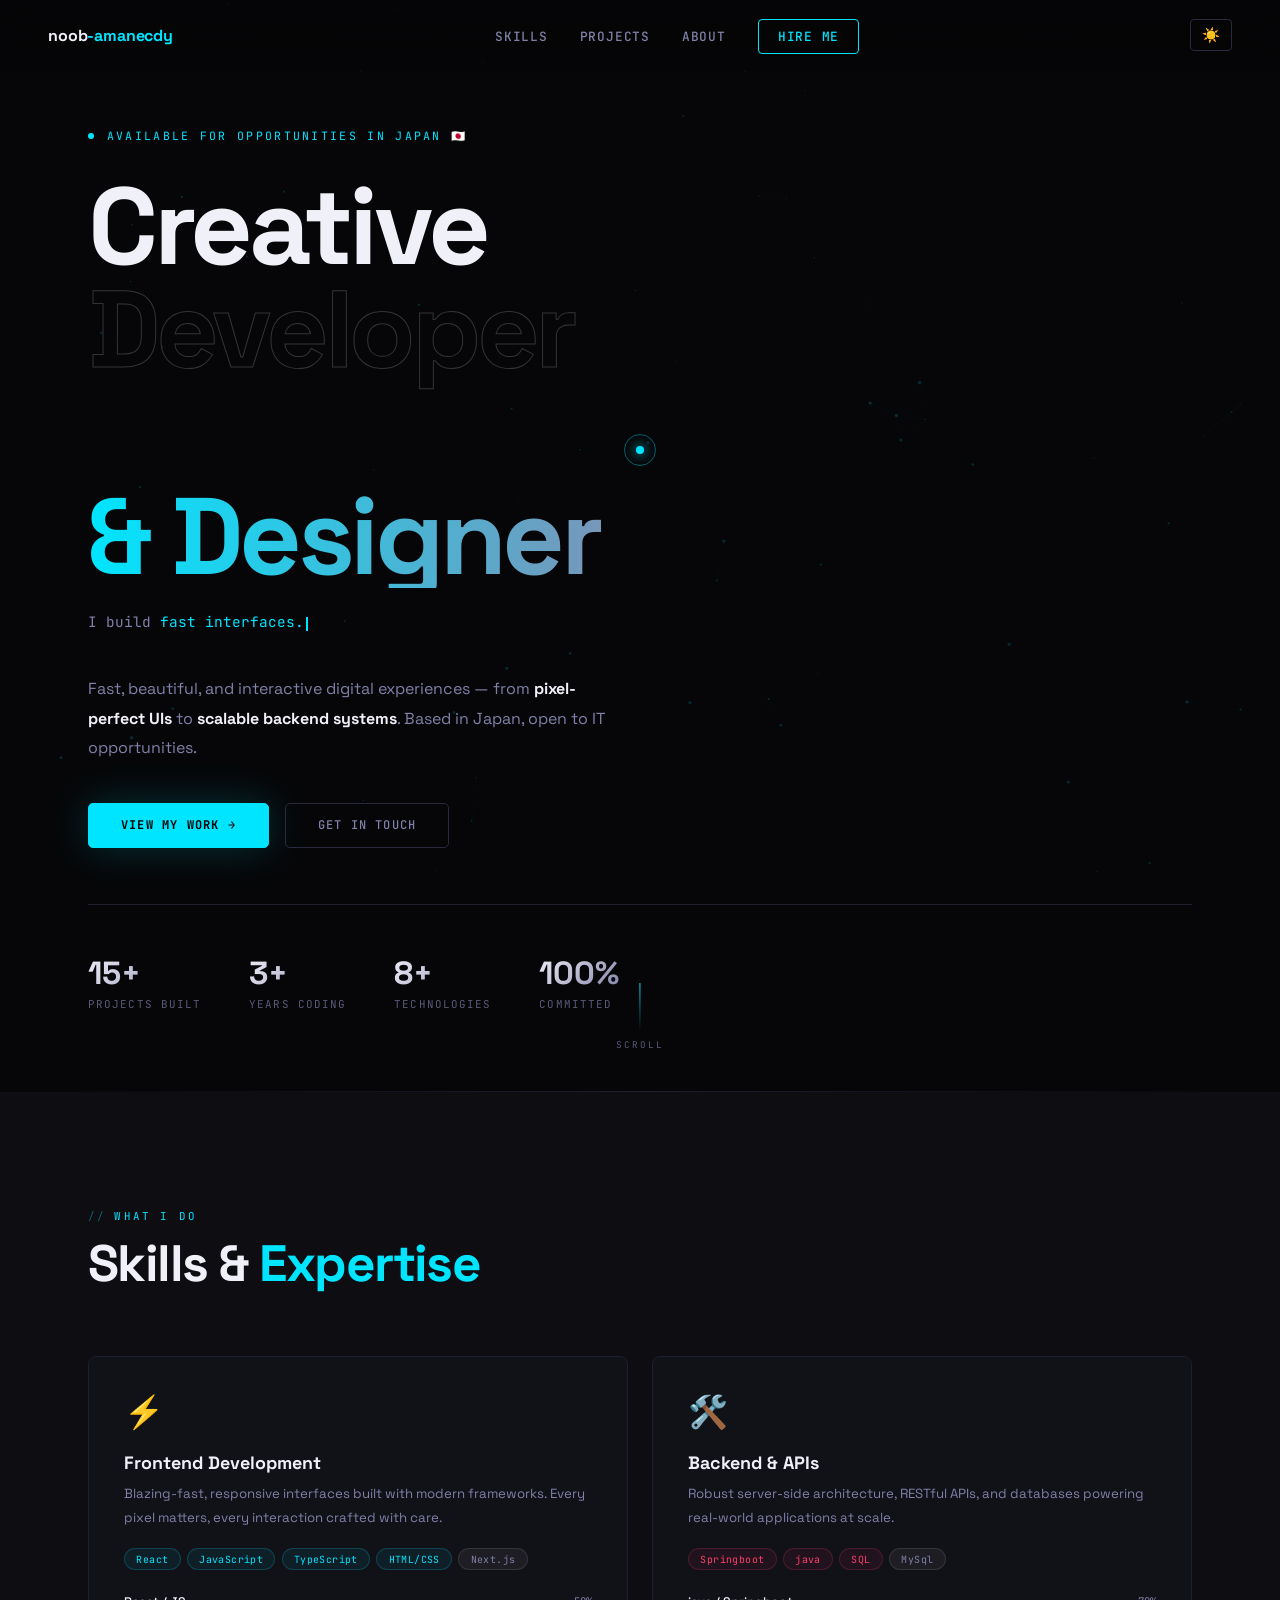
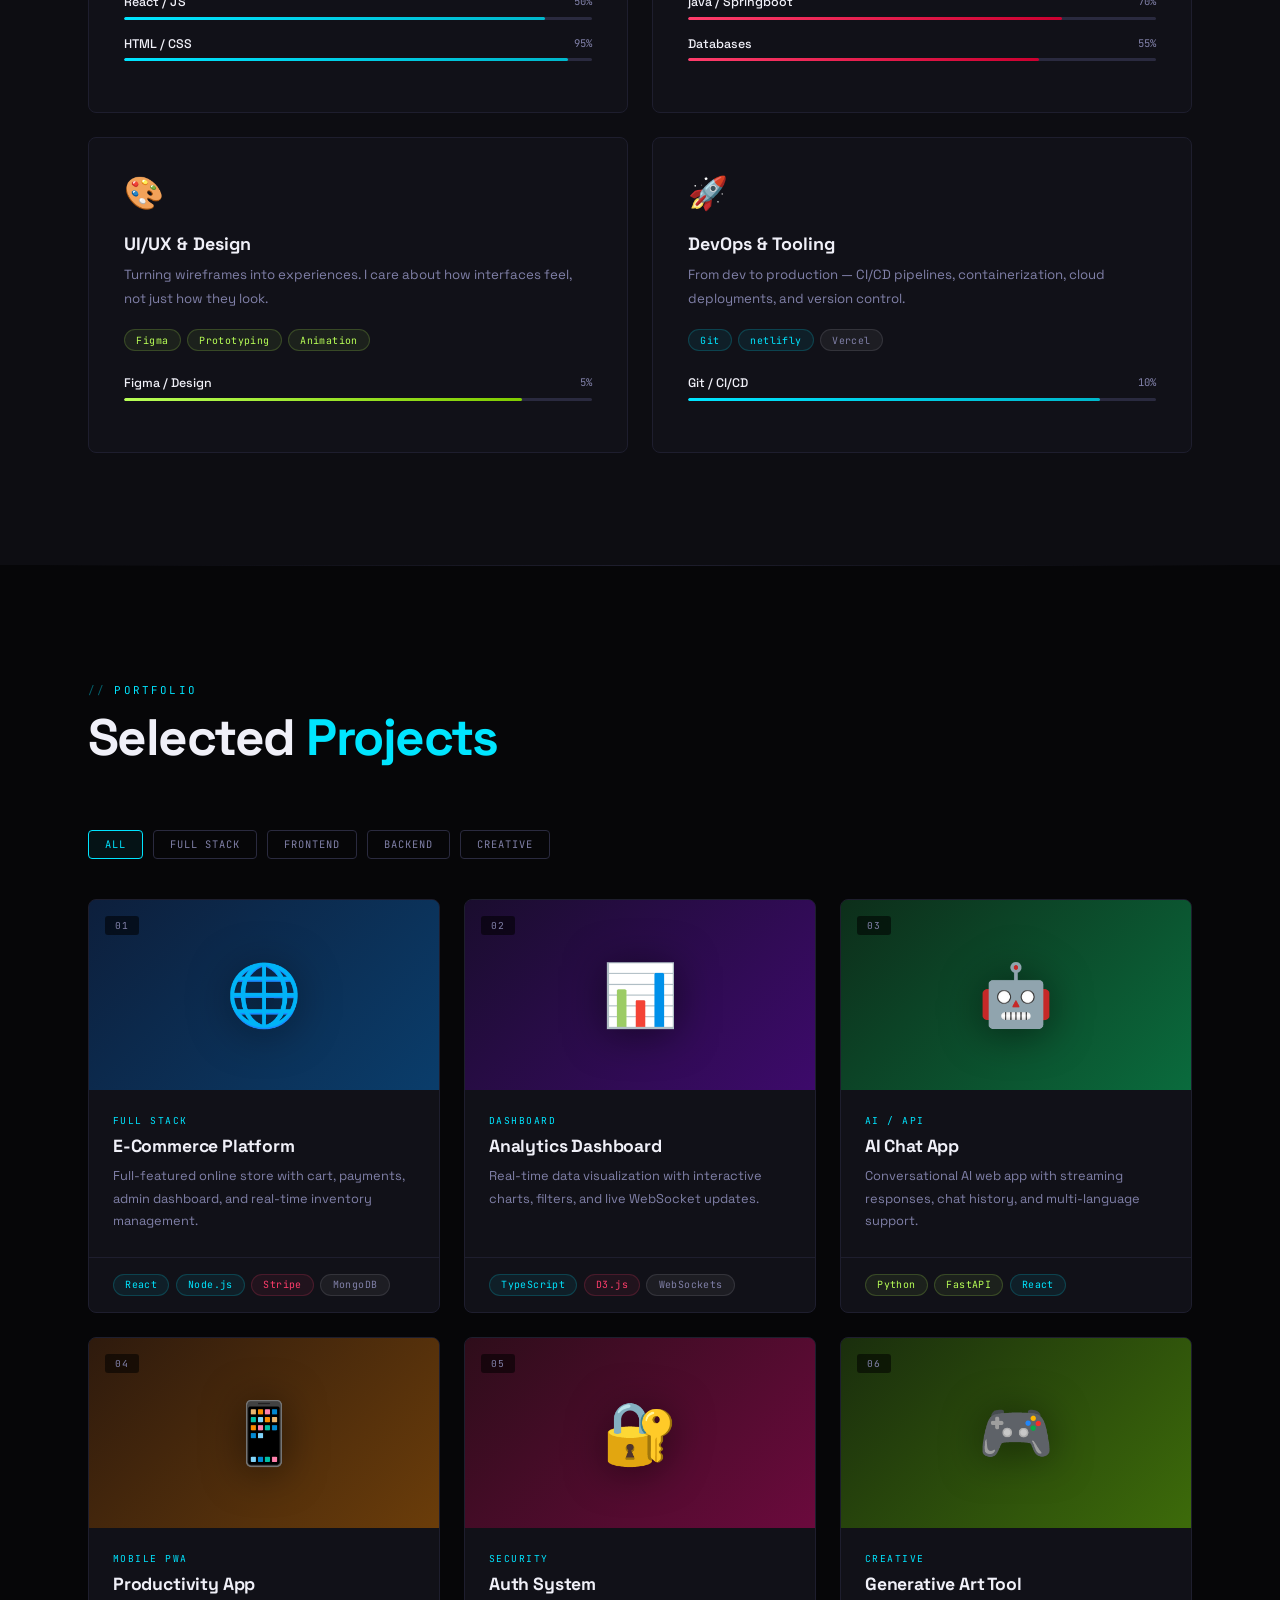
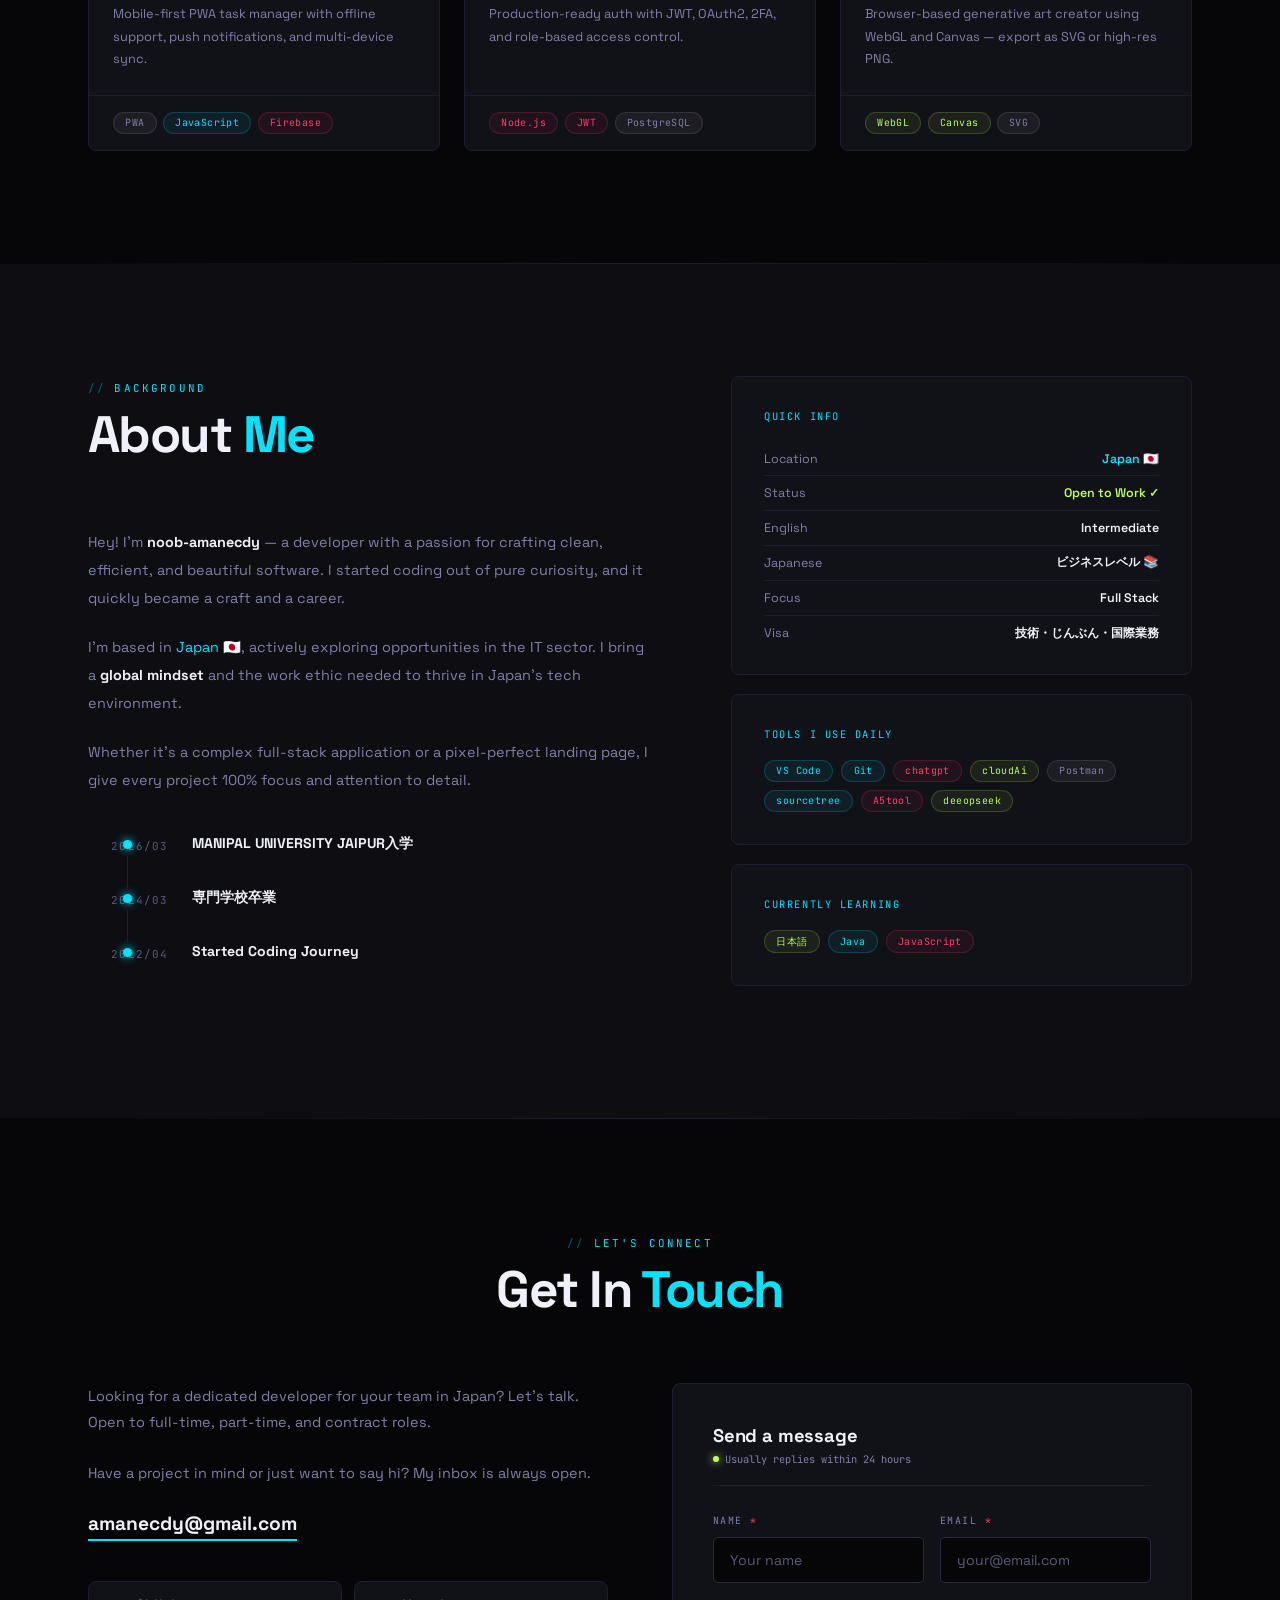
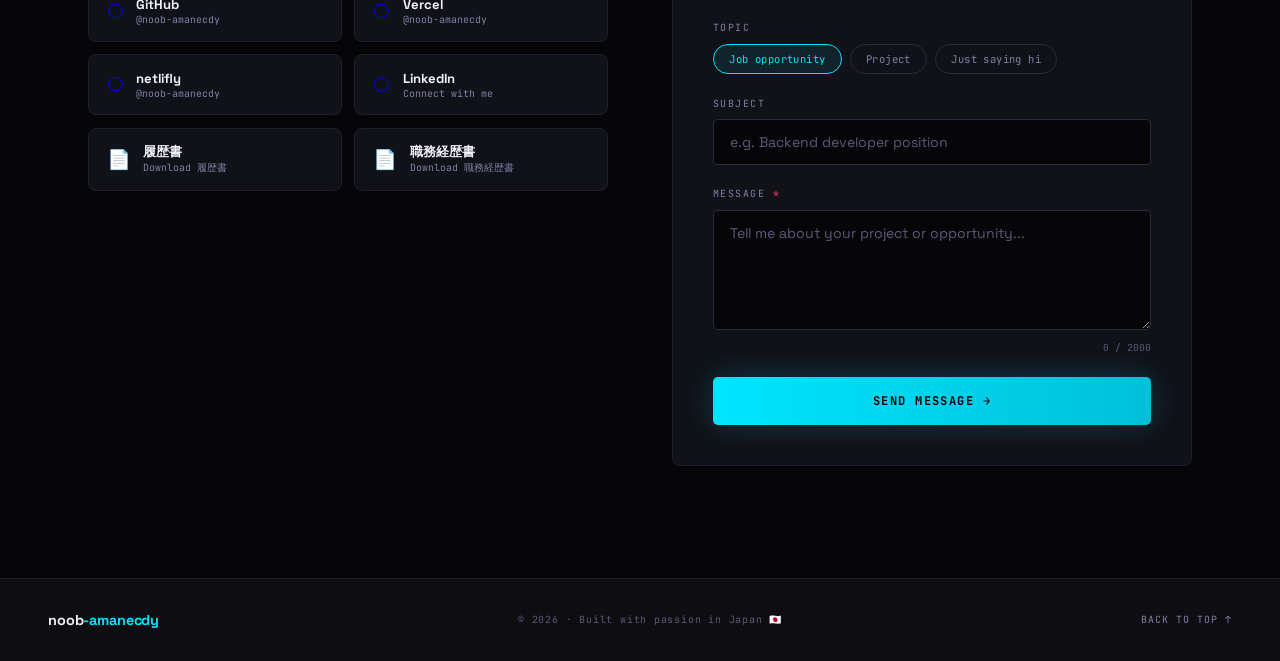
==== commit d2052c65: "Improve contact form validation and fix email link Co-Authored-By: Claude Opus 5.5 <noreply@anthropi" ====
--- a/index.html
+++ b/index.html
@@ -388,7 +388,7 @@
           <p>Looking for a dedicated developer for your team in Japan? Let's talk. Open to full-time, part-time, and contract roles.</p>
           <p>Have a project in mind or just want to say hi? My inbox is always open.</p>
         </div>
-        <a href="noob-amanecdy.com" class="c-email">noob-amanecdy.com</a>
+        <a href="mailto:amanecdy@gmail.com" class="c-email">amanecdy@gmail.com</a>
         <div class="social-grid">
           <a href="https://github.com/" target="_blank" class="soc-btn">
             <div class="soc-icon">⎔</div>
@@ -416,28 +416,52 @@
           </a>
         </div>
       </div>
-      <div class="contact-form reveal-r">
+      <!-- Replace YOUR_FORM_ID with your Formspree form ID (https://formspree.io) -->
+      <form class="contact-form reveal-r" id="contactForm" action="https://formspree.io/f/YOUR_FORM_ID" method="POST" novalidate>
+        <div class="form-head">
+          <div class="form-title">Send a message</div>
+          <div class="form-note">Usually replies within 24 hours</div>
+        </div>
         <div class="form-row">
           <div class="form-group">
-            <label class="form-label">Name</label>
-            <input type="text" class="form-input" id="fname" placeholder="Your name"/>
+            <label class="form-label" for="fname">Name <span class="req">*</span></label>
+            <input type="text" class="form-input" id="fname" name="name" placeholder="Your name" autocomplete="name" required maxlength="80" aria-describedby="fname-err"/>
+            <div class="field-err" id="fname-err"></div>
           </div>
           <div class="form-group">
-            <label class="form-label">Email</label>
-            <input type="email" class="form-input" id="femail" placeholder="your@email.com"/>
+            <label class="form-label" for="femail">Email <span class="req">*</span></label>
+            <input type="email" class="form-input" id="femail" name="email" placeholder="your@email.com" autocomplete="email" required maxlength="120" aria-describedby="femail-err"/>
+            <div class="field-err" id="femail-err"></div>
           </div>
         </div>
         <div class="form-group">
-          <label class="form-label">Subject</label>
-          <input type="text" class="form-input" id="fsubject" placeholder="Job opportunity / Project / Hello"/>
+          <span class="form-label" id="ftopic-label">Topic</span>
+          <div class="topic-chips" role="radiogroup" aria-labelledby="ftopic-label">
+            <label class="chip"><input type="radio" name="topic" value="Job opportunity" checked/><span>Job opportunity</span></label>
+            <label class="chip"><input type="radio" name="topic" value="Freelance project"/><span>Project</span></label>
+            <label class="chip"><input type="radio" name="topic" value="Just saying hi"/><span>Just saying hi</span></label>
+          </div>
         </div>
         <div class="form-group">
-          <label class="form-label">Message</label>
-          <textarea class="form-input" id="fmessage" placeholder="Tell me about your project or opportunity..."></textarea>
-        </div>
-        <button class="btn-send" id="sendBtn" onclick="handleSend()">Send Message →</button>
-        <div class="form-msg" id="formMsg"></div>
-      </div>
+          <label class="form-label" for="fsubject">Subject</label>
+          <input type="text" class="form-input" id="fsubject" name="subject" placeholder="e.g. Backend developer position" maxlength="120"/>
+        </div>
+        <div class="form-group">
+          <label class="form-label" for="fmessage">Message <span class="req">*</span></label>
+          <textarea class="form-input" id="fmessage" name="message" placeholder="Tell me about your project or opportunity..." required minlength="10" maxlength="2000" aria-describedby="fmessage-err fmessage-count"></textarea>
+          <div class="field-foot">
+            <div class="field-err" id="fmessage-err"></div>
+            <div class="char-count" id="fmessage-count">0 / 2000</div>
+          </div>
+        </div>
+        <!-- honeypot: hidden from people, bots fill it in -->
+        <input type="text" name="_gotcha" class="hp" tabindex="-1" autocomplete="off" aria-hidden="true"/>
+        <button type="submit" class="btn-send" id="sendBtn">
+          <span class="btn-label">Send Message →</span>
+          <span class="spinner" aria-hidden="true"></span>
+        </button>
+        <div class="form-msg" id="formMsg" role="status" aria-live="polite"></div>
+      </form>
     </div>
   </div>
 </section>
--- a/style.css
+++ b/style.css
@@ -419,7 +419,30 @@
   background:var(--card);border:1px solid var(--border);
   border-radius:var(--r);padding:2.5rem;
 }
-.form-group{margin-bottom:1.4rem;}
+.form-head{margin-bottom:1.8rem;padding-bottom:1.2rem;border-bottom:1px solid var(--border);}
+.form-title{font-weight:800;font-size:1.15rem;letter-spacing:-.01em;}
+.form-note{font-family:var(--mono);font-size:.65rem;color:var(--muted2);margin-top:.3rem;display:flex;align-items:center;gap:.4rem;}
+.form-note::before{content:'';width:6px;height:6px;border-radius:50%;background:var(--a3);box-shadow:0 0 8px var(--a3);}
+.form-group{margin-bottom:1.4rem;position:relative;}
+.req{color:var(--a2);}
+.form-group.invalid .form-input{border-color:var(--a2);box-shadow:0 0 0 3px rgba(255,61,107,.08);}
+.form-group.valid .form-input{border-color:rgba(184,255,87,.45);}
+.field-err{font-family:var(--mono);font-size:.62rem;color:var(--a2);min-height:1em;margin-top:.4rem;}
+.field-foot{display:flex;justify-content:space-between;gap:1rem;}
+.char-count{font-family:var(--mono);font-size:.6rem;color:var(--muted);margin-top:.4rem;white-space:nowrap;}
+.char-count.near{color:var(--a2);}
+.topic-chips{display:flex;flex-wrap:wrap;gap:.5rem;}
+.chip input{position:absolute;opacity:0;pointer-events:none;}
+.chip span{
+  display:inline-block;padding:.45rem .95rem;border-radius:20px;
+  font-family:var(--mono);font-size:.66rem;letter-spacing:.04em;
+  border:1px solid var(--border2);color:var(--muted2);cursor:none;
+  transition:border-color .2s,color .2s,background .2s;
+}
+.chip span:hover{border-color:var(--a1);color:var(--a1);}
+.chip input:checked+span{border-color:var(--a1);color:var(--a1);background:rgba(0,229,255,.08);}
+.chip input:focus-visible+span{outline:2px solid var(--a1);outline-offset:2px;}
+.hp{position:absolute;left:-9999px;width:1px;height:1px;opacity:0;}
 .form-label{display:block;font-family:var(--mono);font-size:.62rem;color:var(--muted2);letter-spacing:.15em;text-transform:uppercase;margin-bottom:.6rem;}
 .form-input{
   width:100%;padding:.8rem 1rem;
@@ -441,7 +464,13 @@
   transition:all .3s;box-shadow:0 0 30px var(--glow1);
 }
 .btn-send:hover{transform:translateY(-2px);box-shadow:0 0 50px var(--glow1),0 10px 30px rgba(0,0,0,.4);}
+.btn-send:focus-visible{outline:2px solid var(--a1);outline-offset:3px;}
 .btn-send:disabled{opacity:.6;transform:none;cursor:not-allowed;}
+.btn-send{display:flex;align-items:center;justify-content:center;gap:.6rem;}
+.btn-send .spinner{display:none;width:14px;height:14px;border:2px solid rgba(0,0,0,.25);border-top-color:#000;border-radius:50%;animation:spin .7s linear infinite;}
+.btn-send.loading .spinner{display:inline-block;}
+.btn-send.sent{background:linear-gradient(90deg,var(--a3),#80cc00);opacity:1;}
+@keyframes spin{to{transform:rotate(360deg);}}
 .form-msg{
   margin-top:.75rem;padding:.75rem 1rem;border-radius:5px;
   font-family:var(--mono);font-size:.72rem;letter-spacing:.06em;
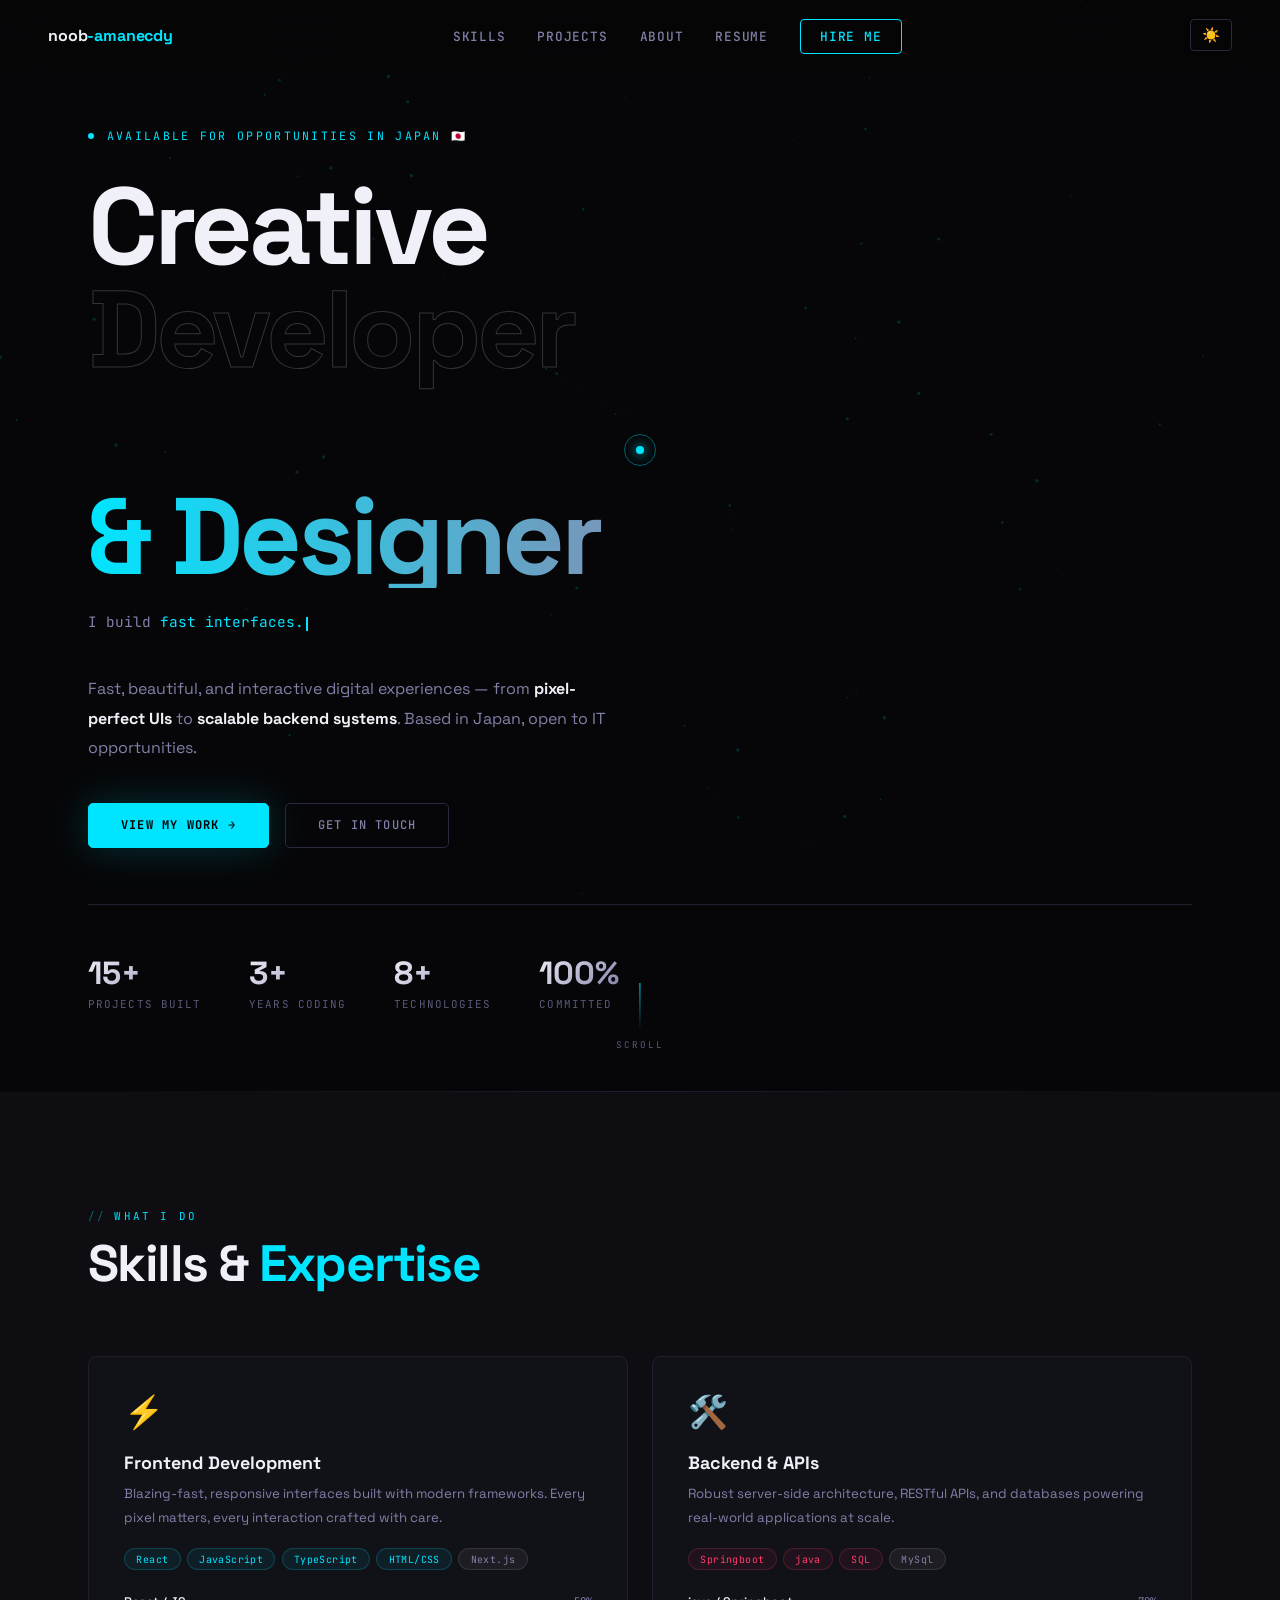
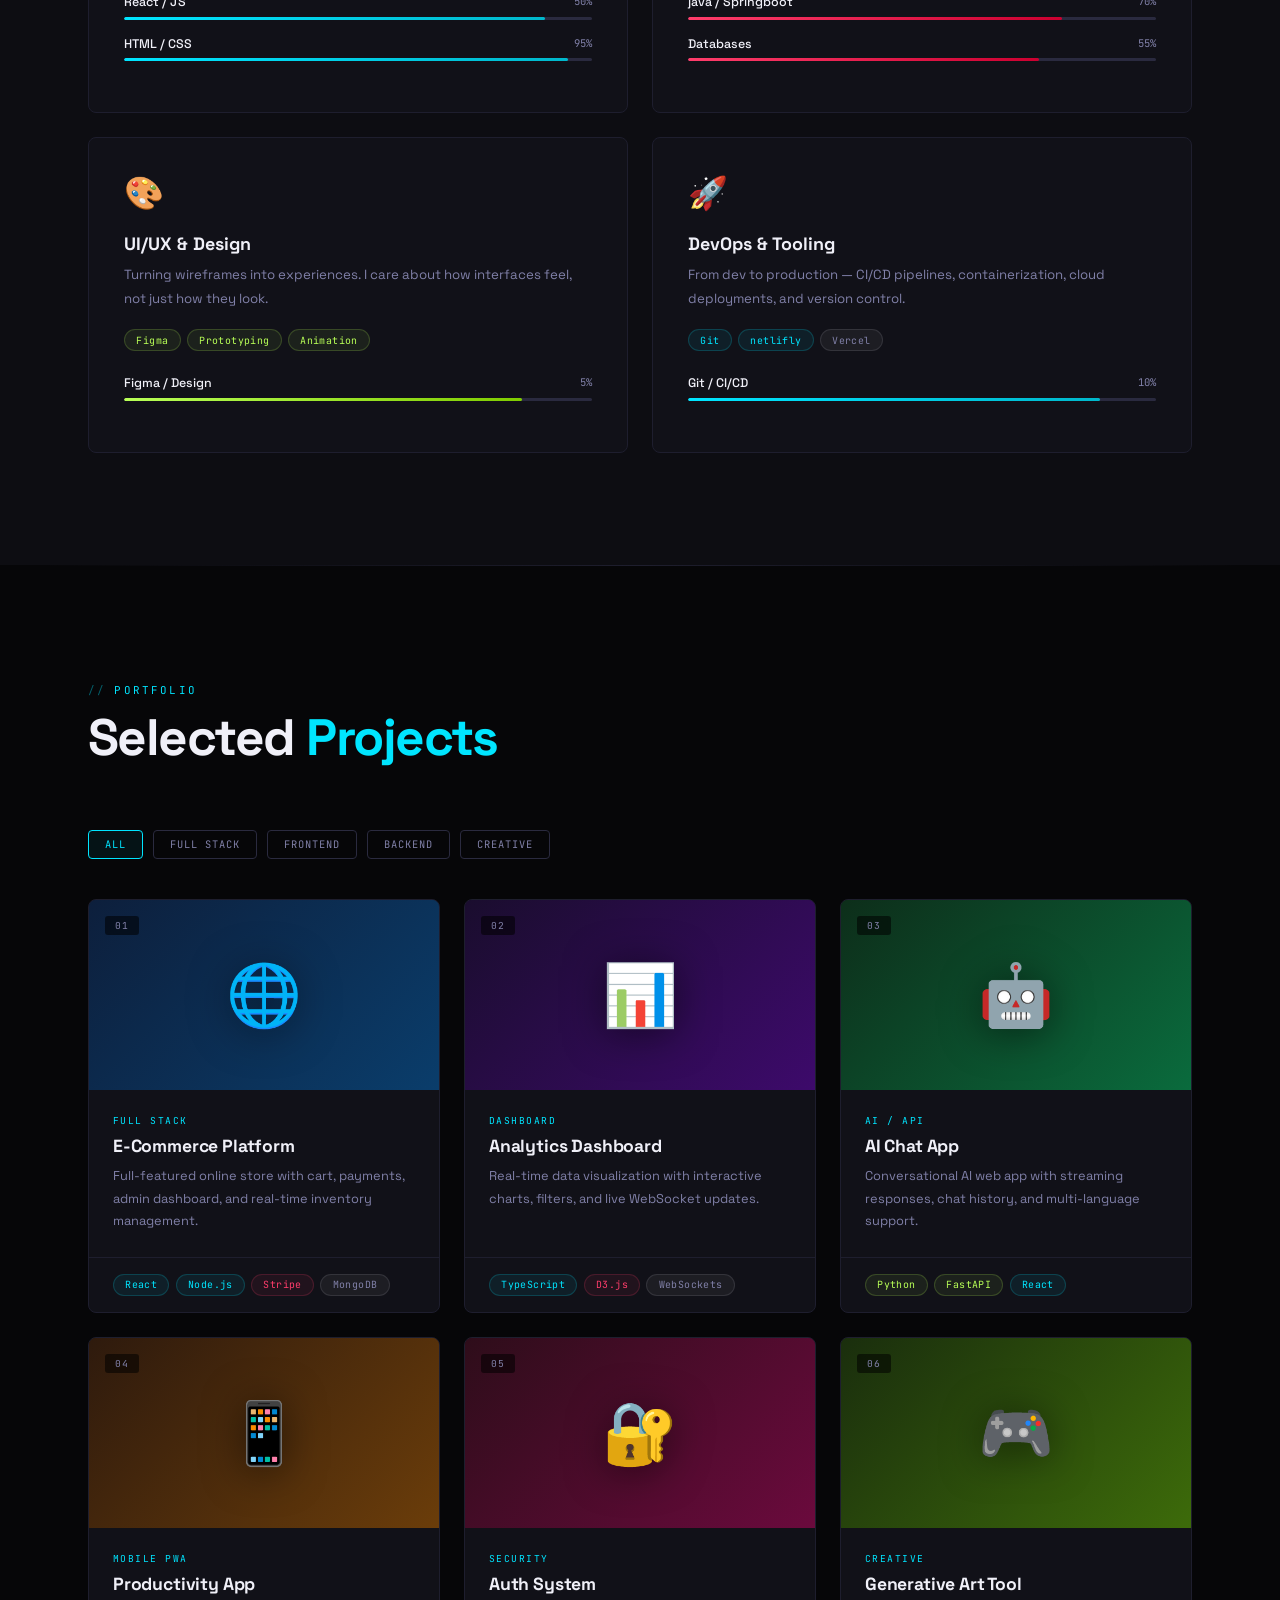
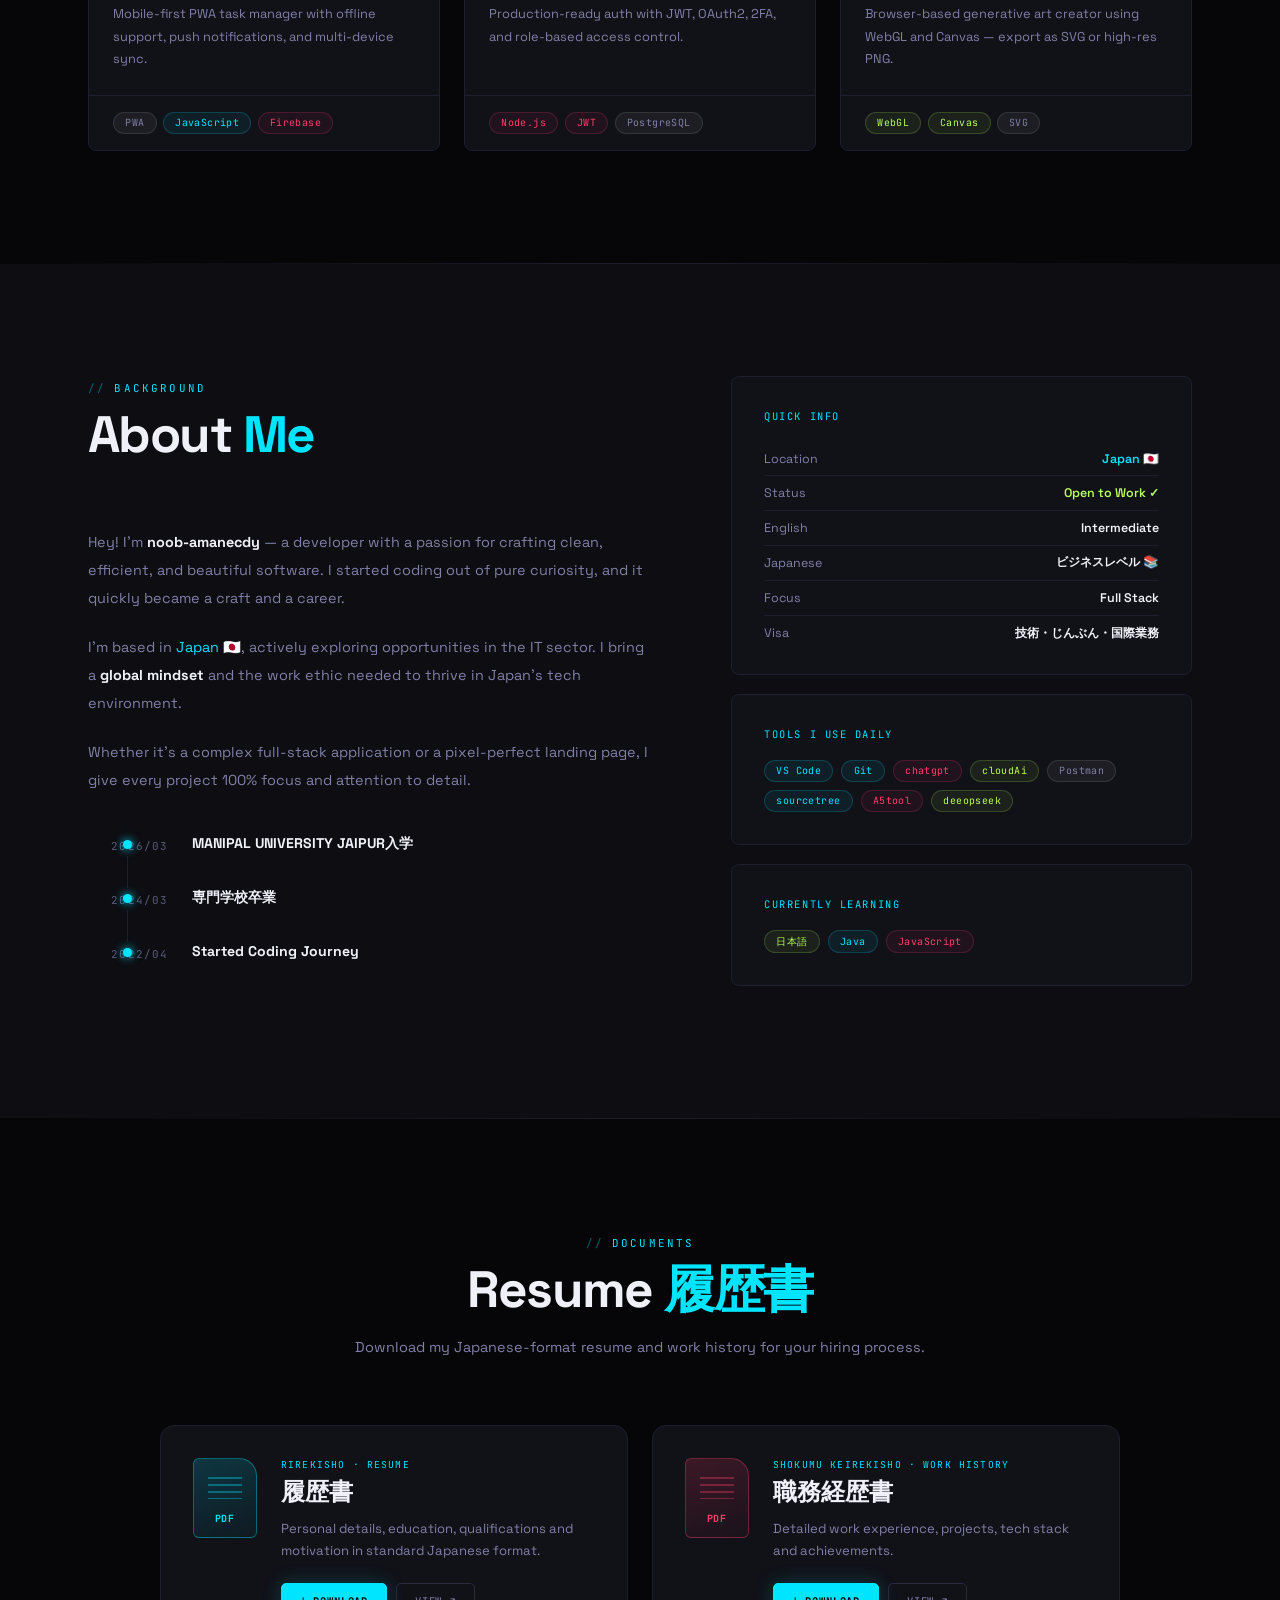
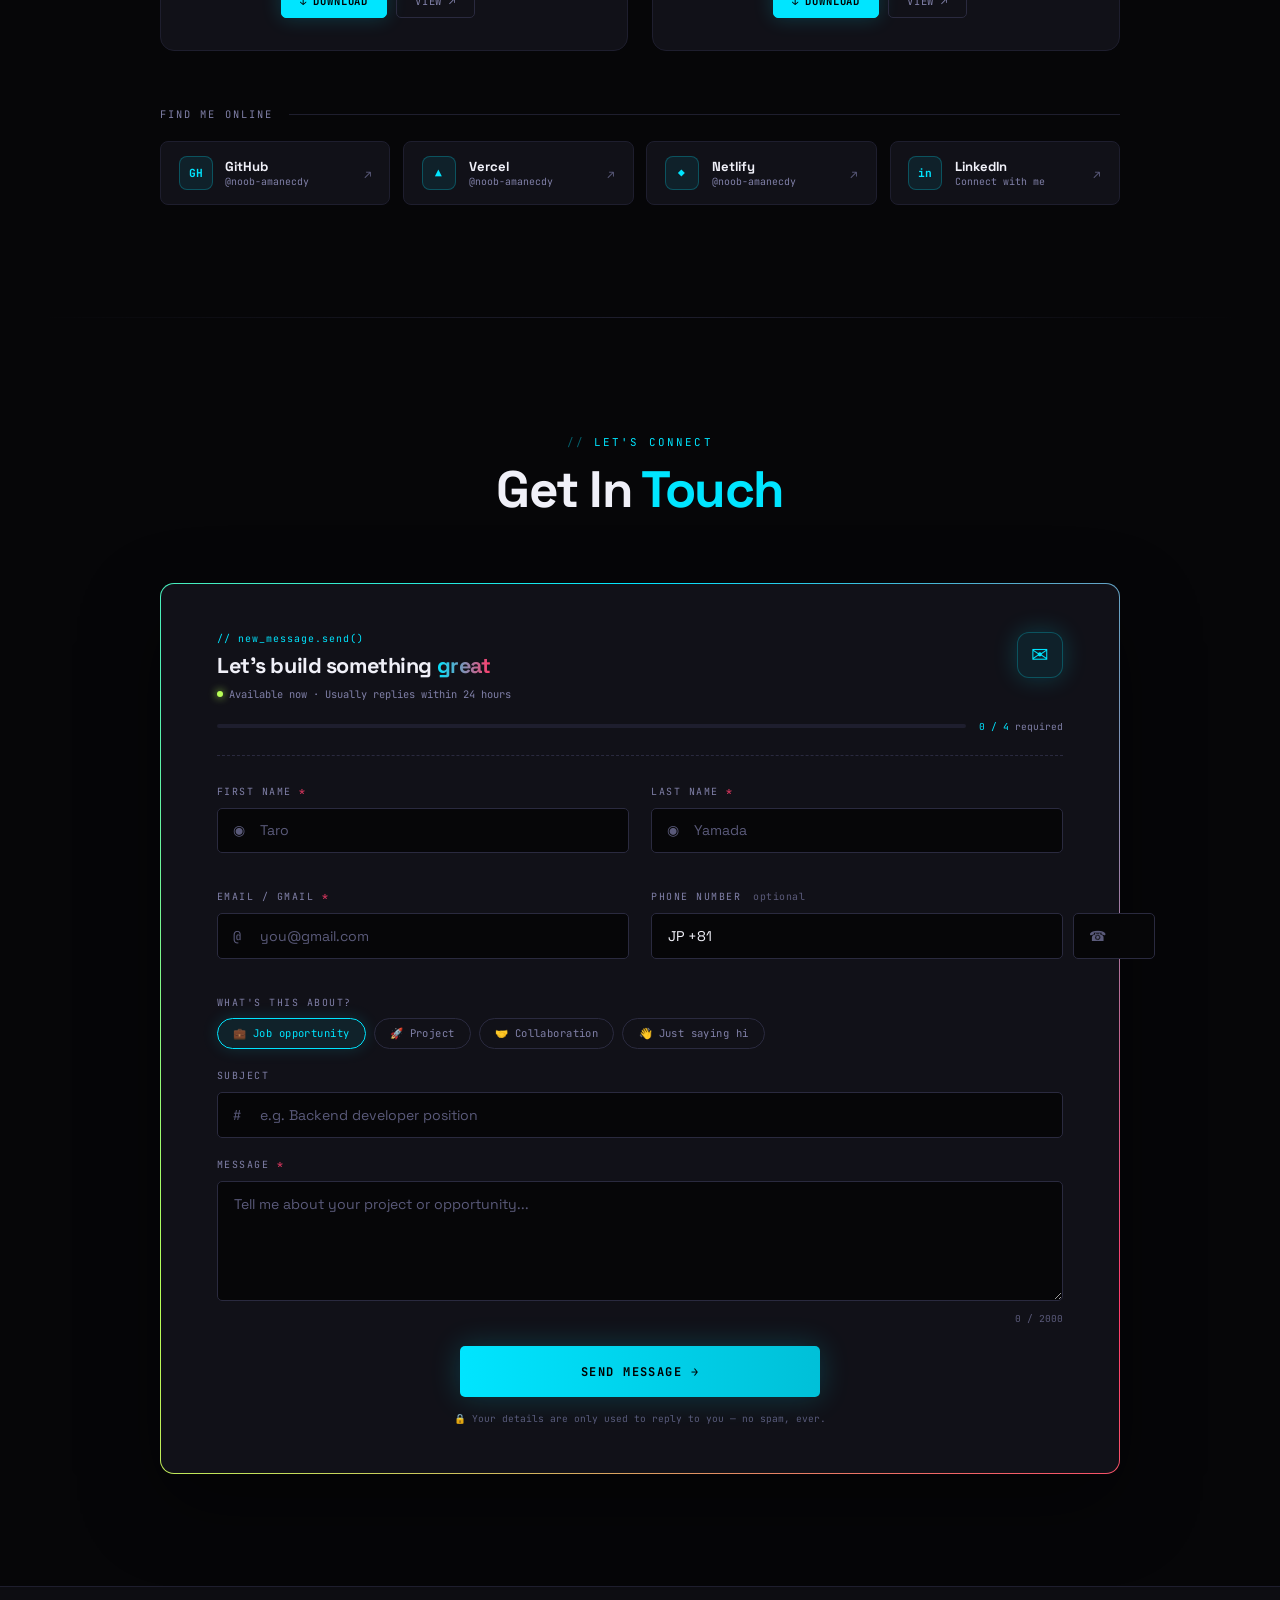
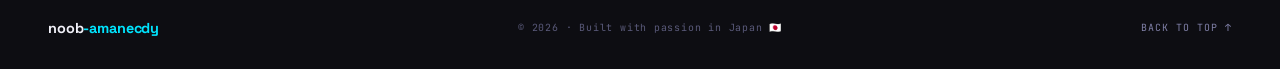
==== commit 2670df4a: "Redesign contact form and add separate resume section - Contact form: first/last name, email, option" ====
--- a/index.html
+++ b/index.html
@@ -27,6 +27,7 @@
   <a href="#skills" onclick="closeMobile()">Skills</a>
   <a href="#projects" onclick="closeMobile()">Projects</a>
   <a href="#about" onclick="closeMobile()">About</a>
+  <a href="#resume" onclick="closeMobile()">Resume</a>
   <a href="#contact" onclick="closeMobile()">Contact</a>
 </div>
 
@@ -37,6 +38,7 @@
     <li><a href="#skills" data-section="skills">Skills</a></li>
     <li><a href="#projects" data-section="projects">Projects</a></li>
     <li><a href="#about" data-section="about">About</a></li>
+    <li><a href="#resume" data-section="resume">Resume</a></li>
     <li><a href="#contact" class="nav-cta">Hire Me</a></li>
   </ul>
   <div style="display:flex;align-items:center;gap:.5rem;">
@@ -375,6 +377,75 @@
 
 <div class="divider"></div>
 
+<!-- ═══ RESUME ═══ -->
+<section id="resume">
+  <div class="s-wrap">
+    <div class="s-head reveal" style="text-align:center;">
+      <div class="s-tag" style="justify-content:center;">Documents</div>
+      <h2 class="s-title">Resume <span>履歴書</span></h2>
+      <p class="resume-sub">Download my Japanese-format resume and work history for your hiring process.</p>
+    </div>
+    <div class="resume-grid">
+      <div class="doc-card reveal">
+        <div class="doc-icon" aria-hidden="true">
+          <span>PDF</span>
+        </div>
+        <div class="doc-body">
+          <div class="doc-label">Rirekisho · Resume</div>
+          <div class="doc-title">履歴書</div>
+          <p class="doc-desc">Personal details, education, qualifications and motivation in standard Japanese format.</p>
+          <div class="doc-actions">
+            <a href="aman.pdf" class="doc-btn doc-btn-fill" download>↓ Download</a>
+            <a href="aman.pdf" class="doc-btn" target="_blank" rel="noopener">View ↗</a>
+          </div>
+        </div>
+      </div>
+      <div class="doc-card reveal">
+        <div class="doc-icon doc-icon-alt" aria-hidden="true">
+          <span>PDF</span>
+        </div>
+        <div class="doc-body">
+          <div class="doc-label">Shokumu Keirekisho · Work History</div>
+          <div class="doc-title">職務経歴書</div>
+          <p class="doc-desc">Detailed work experience, projects, tech stack and achievements.</p>
+          <div class="doc-actions">
+            <a href="amanwork.pdf" class="doc-btn doc-btn-fill" download>↓ Download</a>
+            <a href="amanwork.pdf" class="doc-btn" target="_blank" rel="noopener">View ↗</a>
+          </div>
+        </div>
+      </div>
+    </div>
+
+    <div class="links-block reveal">
+      <div class="links-title">Find me online</div>
+      <div class="social-grid">
+        <a href="https://github.com/" target="_blank" rel="noopener" class="soc-btn">
+          <div class="soc-icon">GH</div>
+          <div><div class="soc-name">GitHub</div><div class="soc-handle">@noob-amanecdy</div></div>
+          <span class="soc-arrow" aria-hidden="true">↗</span>
+        </a>
+        <a href="https://vercel.com/amanchaudarys-projects" target="_blank" rel="noopener" class="soc-btn">
+          <div class="soc-icon">▲</div>
+          <div><div class="soc-name">Vercel</div><div class="soc-handle">@noob-amanecdy</div></div>
+          <span class="soc-arrow" aria-hidden="true">↗</span>
+        </a>
+        <a href="https://app.netlify.com/teams/amanchaudary/projects" target="_blank" rel="noopener" class="soc-btn">
+          <div class="soc-icon">◆</div>
+          <div><div class="soc-name">Netlify</div><div class="soc-handle">@noob-amanecdy</div></div>
+          <span class="soc-arrow" aria-hidden="true">↗</span>
+        </a>
+        <a href="https://linkedin.com/" target="_blank" rel="noopener" class="soc-btn">
+          <div class="soc-icon">in</div>
+          <div><div class="soc-name">LinkedIn</div><div class="soc-handle">Connect with me</div></div>
+          <span class="soc-arrow" aria-hidden="true">↗</span>
+        </a>
+      </div>
+    </div>
+  </div>
+</section>
+
+<div class="divider"></div>
+
 <!-- ═══ CONTACT ═══ -->
 <section id="contact">
   <div class="s-wrap">
@@ -383,68 +454,93 @@
       <h2 class="s-title">Get In <span>Touch</span></h2>
     </div>
     <div class="contact-layout">
-      <div class="reveal-l">
-        <div class="contact-text">
-          <p>Looking for a dedicated developer for your team in Japan? Let's talk. Open to full-time, part-time, and contract roles.</p>
-          <p>Have a project in mind or just want to say hi? My inbox is always open.</p>
-        </div>
-        <a href="mailto:amanecdy@gmail.com" class="c-email">amanecdy@gmail.com</a>
-        <div class="social-grid">
-          <a href="https://github.com/" target="_blank" class="soc-btn">
-            <div class="soc-icon">⎔</div>
-            <div><div class="soc-name">GitHub</div><div class="soc-handle">@noob-amanecdy</div></div>
-          </a>
-          <a href="https://vercel.com/amanchaudarys-projects" target="_blank" class="soc-btn">
-            <div class="soc-icon">⎔</div>
-            <div><div class="soc-name">Vercel</div><div class="soc-handle">@noob-amanecdy</div></div>
-          </a>
-          <a href="https://app.netlify.com/teams/amanchaudary/projects" target="_blank" class="soc-btn">
-            <div class="soc-icon">⎔</div>
-            <div><div class="soc-name">netlifly</div><div class="soc-handle">@noob-amanecdy</div></div>
-          </a>
-          <a href="https://linkedin.com/" target="_blank" class="soc-btn">
-            <div class="soc-icon">⬡</div>
-            <div><div class="soc-name">LinkedIn</div><div class="soc-handle">Connect with me</div></div>
-          </a>
-          <a href="aman.pdf" class="soc-btn">
-            <div class="soc-icon">📄</div>
-            <div><div class="soc-name">履歴書</div><div class="soc-handle">Download 履歴書</div></div>
-          </a>
-          <a href="amanwork.pdf" class="soc-btn">
-            <div class="soc-icon">📄</div>
-            <div><div class="soc-name">職務経歴書</div><div class="soc-handle">Download 職務経歴書</div></div>
-          </a>
-        </div>
-      </div>
       <!-- Replace YOUR_FORM_ID with your Formspree form ID (https://formspree.io) -->
-      <form class="contact-form reveal-r" id="contactForm" action="https://formspree.io/f/YOUR_FORM_ID" method="POST" novalidate>
+      <form class="contact-form reveal" id="contactForm" action="https://formspree.io/f/YOUR_FORM_ID" method="POST" novalidate>
         <div class="form-head">
-          <div class="form-title">Send a message</div>
-          <div class="form-note">Usually replies within 24 hours</div>
-        </div>
+          <div class="form-head-top">
+            <div>
+              <div class="form-kicker">// new_message.send()</div>
+              <div class="form-title">Let's build something <span>great</span></div>
+              <div class="form-note">Available now · Usually replies within 24 hours</div>
+            </div>
+            <div class="form-badge" aria-hidden="true">✉</div>
+          </div>
+          <div class="form-progress" aria-hidden="true">
+            <div class="form-progress-bar"><div class="form-progress-fill" id="formProgress"></div></div>
+            <div class="form-progress-text"><span id="formProgressText">0 / 4</span> required</div>
+          </div>
+        </div>
+
         <div class="form-row">
           <div class="form-group">
-            <label class="form-label" for="fname">Name <span class="req">*</span></label>
-            <input type="text" class="form-input" id="fname" name="name" placeholder="Your name" autocomplete="name" required maxlength="80" aria-describedby="fname-err"/>
+            <label class="form-label" for="fname">First Name <span class="req">*</span></label>
+            <div class="input-wrap">
+              <span class="input-icon" aria-hidden="true">◉</span>
+              <input type="text" class="form-input" id="fname" name="first_name" placeholder="Taro" autocomplete="given-name" required maxlength="50" aria-describedby="fname-err"/>
+              <span class="input-check" aria-hidden="true">✓</span>
+            </div>
             <div class="field-err" id="fname-err"></div>
           </div>
           <div class="form-group">
-            <label class="form-label" for="femail">Email <span class="req">*</span></label>
-            <input type="email" class="form-input" id="femail" name="email" placeholder="your@email.com" autocomplete="email" required maxlength="120" aria-describedby="femail-err"/>
-            <div class="field-err" id="femail-err"></div>
-          </div>
-        </div>
+            <label class="form-label" for="flname">Last Name <span class="req">*</span></label>
+            <div class="input-wrap">
+              <span class="input-icon" aria-hidden="true">◉</span>
+              <input type="text" class="form-input" id="flname" name="last_name" placeholder="Yamada" autocomplete="family-name" required maxlength="50" aria-describedby="flname-err"/>
+              <span class="input-check" aria-hidden="true">✓</span>
+            </div>
+            <div class="field-err" id="flname-err"></div>
+          </div>
+        </div>
+
+        <div class="form-row">
         <div class="form-group">
-          <span class="form-label" id="ftopic-label">Topic</span>
+          <label class="form-label" for="femail">Email / Gmail <span class="req">*</span></label>
+          <div class="input-wrap">
+            <span class="input-icon" aria-hidden="true">@</span>
+            <input type="email" class="form-input" id="femail" name="email" placeholder="you@gmail.com" autocomplete="email" required maxlength="120" aria-describedby="femail-err"/>
+            <span class="input-check" aria-hidden="true">✓</span>
+          </div>
+          <div class="field-err" id="femail-err"></div>
+        </div>
+
+        <div class="form-group">
+          <label class="form-label" for="fphone">Phone Number <span class="opt">optional</span></label>
+          <div class="phone-wrap">
+            <select class="form-input phone-code" id="fphoneCode" name="phone_country" aria-label="Country code">
+              <option value="+81" selected>JP +81</option>
+              <option value="+91">IN +91</option>
+              <option value="+977">NP +977</option>
+              <option value="+1">US +1</option>
+              <option value="+44">UK +44</option>
+              <option value="+86">CN +86</option>
+              <option value="+82">KR +82</option>
+              <option value="+61">AU +61</option>
+            </select>
+            <div class="input-wrap">
+              <span class="input-icon" aria-hidden="true">☎</span>
+              <input type="tel" class="form-input" id="fphone" name="phone" placeholder="90-1234-5678" autocomplete="tel-national" inputmode="tel" maxlength="20" aria-describedby="fphone-err"/>
+              <span class="input-check" aria-hidden="true">✓</span>
+            </div>
+          </div>
+          <div class="field-err" id="fphone-err"></div>
+        </div>
+        </div>
+
+        <div class="form-group">
+          <span class="form-label" id="ftopic-label">What's this about?</span>
           <div class="topic-chips" role="radiogroup" aria-labelledby="ftopic-label">
-            <label class="chip"><input type="radio" name="topic" value="Job opportunity" checked/><span>Job opportunity</span></label>
-            <label class="chip"><input type="radio" name="topic" value="Freelance project"/><span>Project</span></label>
-            <label class="chip"><input type="radio" name="topic" value="Just saying hi"/><span>Just saying hi</span></label>
+            <label class="chip"><input type="radio" name="topic" value="Job opportunity" checked/><span>💼 Job opportunity</span></label>
+            <label class="chip"><input type="radio" name="topic" value="Freelance project"/><span>🚀 Project</span></label>
+            <label class="chip"><input type="radio" name="topic" value="Collaboration"/><span>🤝 Collaboration</span></label>
+            <label class="chip"><input type="radio" name="topic" value="Just saying hi"/><span>👋 Just saying hi</span></label>
           </div>
         </div>
         <div class="form-group">
           <label class="form-label" for="fsubject">Subject</label>
-          <input type="text" class="form-input" id="fsubject" name="subject" placeholder="e.g. Backend developer position" maxlength="120"/>
+          <div class="input-wrap">
+            <span class="input-icon" aria-hidden="true">#</span>
+            <input type="text" class="form-input" id="fsubject" name="subject" placeholder="e.g. Backend developer position" maxlength="120"/>
+          </div>
         </div>
         <div class="form-group">
           <label class="form-label" for="fmessage">Message <span class="req">*</span></label>
@@ -460,6 +556,7 @@
           <span class="btn-label">Send Message →</span>
           <span class="spinner" aria-hidden="true"></span>
         </button>
+        <div class="form-privacy">🔒 Your details are only used to reply to you — no spam, ever.</div>
         <div class="form-msg" id="formMsg" role="status" aria-live="polite"></div>
       </form>
     </div>
--- a/style.css
+++ b/style.css
@@ -120,7 +120,7 @@
 body.light-mode{
   --bg:#f4f4f8;--bg2:#eaeaf0;--card:#fff;
   --border:#d5d5e5;--border2:#bebece;
-  --text:#0d0d14;--muted:#9090a8;--muted2:#6060808;
+  --text:#0d0d14;--muted:#9090a8;--muted2:#606080;
 }
 
 /* ─── HAMBURGER ─── */
@@ -393,17 +393,55 @@
 .info-val.green{color:var(--a3);}
 .info-val.blue{color:var(--a1);}
 
+/* ─── RESUME ─── */
+.resume-sub{color:var(--muted2);font-size:.9rem;line-height:1.8;margin-top:1rem;}
+.resume-grid{display:grid;grid-template-columns:1fr 1fr;gap:1.5rem;max-width:960px;margin:0 auto;}
+.doc-card{
+  display:flex;gap:1.5rem;padding:2rem;
+  background:var(--card);border:1px solid var(--border);border-radius:14px;
+  transition:border-color .35s,transform .35s,box-shadow .35s;
+}
+.doc-card:hover{border-color:rgba(0,229,255,.35);transform:translateY(-6px);box-shadow:0 24px 60px rgba(0,0,0,.45);}
+.doc-icon{
+  position:relative;flex-shrink:0;width:64px;height:80px;border-radius:6px 18px 6px 6px;
+  background:linear-gradient(160deg,rgba(0,229,255,.18),rgba(0,229,255,.04));
+  border:1px solid rgba(0,229,255,.35);
+  display:flex;align-items:flex-end;justify-content:center;padding-bottom:.7rem;
+}
+.doc-icon::before{
+  content:'';position:absolute;left:14px;right:14px;top:18px;height:22px;
+  background:repeating-linear-gradient(var(--a1) 0 2px,transparent 2px 7px);opacity:.35;
+}
+.doc-icon span{font-family:var(--mono);font-size:.62rem;font-weight:700;letter-spacing:.1em;color:var(--a1);}
+.doc-icon-alt{background:linear-gradient(160deg,rgba(255,61,107,.18),rgba(255,61,107,.04));border-color:rgba(255,61,107,.35);}
+.doc-icon-alt::before{background:repeating-linear-gradient(var(--a2) 0 2px,transparent 2px 7px);}
+.doc-icon-alt span{color:var(--a2);}
+.doc-body{flex:1;min-width:0;}
+.doc-label{font-family:var(--mono);font-size:.6rem;color:var(--a1);letter-spacing:.12em;text-transform:uppercase;}
+.doc-title{font-size:1.5rem;font-weight:800;margin:.35rem 0 .6rem;}
+.doc-desc{color:var(--muted2);font-size:.82rem;line-height:1.7;margin-bottom:1.3rem;}
+.doc-actions{display:flex;gap:.6rem;flex-wrap:wrap;}
+.doc-btn{
+  padding:.6rem 1.1rem;border-radius:5px;text-decoration:none;
+  font-family:var(--mono);font-size:.66rem;letter-spacing:.08em;text-transform:uppercase;
+  border:1px solid var(--border2);color:var(--muted2);cursor:none;
+  transition:border-color .2s,color .2s,box-shadow .2s,transform .2s;
+}
+.doc-btn:hover{border-color:var(--a1);color:var(--a1);}
+.doc-btn-fill{background:var(--a1);border-color:var(--a1);color:#000;font-weight:700;box-shadow:0 0 20px var(--glow1);}
+.doc-btn-fill:hover{color:#000;transform:translateY(-2px);box-shadow:0 0 36px var(--glow1);}
+
 /* ─── CONTACT ─── */
-.contact-layout{display:grid;grid-template-columns:1fr 1fr;gap:4rem;align-items:start;}
-.contact-text p{color:var(--muted2);font-size:.9rem;line-height:1.85;margin-bottom:1.5rem;}
-.c-email{
-  display:inline-block;font-size:1.2rem;font-weight:800;
-  color:var(--text);text-decoration:none;
-  border-bottom:2px solid var(--a1);padding-bottom:.2rem;
-  transition:color .2s,border-color .2s;
-}
-.c-email:hover{color:var(--a1);}
-.social-grid{margin-top:2.5rem;display:grid;grid-template-columns:1fr 1fr;gap:.8rem;}
+.contact-layout{max-width:960px;margin:0 auto;}
+.links-block{max-width:960px;margin:3.5rem auto 0;}
+.links-title{
+  display:flex;align-items:center;gap:1rem;margin-bottom:1.2rem;
+  font-family:var(--mono);font-size:.65rem;color:var(--muted2);letter-spacing:.2em;text-transform:uppercase;
+}
+.links-title::after{content:'';flex:1;height:1px;background:var(--border);}
+.social-grid{display:grid;grid-template-columns:repeat(4,1fr);gap:.8rem;}
+.soc-arrow{margin-left:auto;font-size:.8rem;color:var(--muted);transition:color .2s,transform .2s;}
+.soc-btn:hover .soc-arrow{color:var(--a1);transform:translate(2px,-2px);}
 .soc-btn{
   display:flex;align-items:center;gap:.8rem;
   padding:.9rem 1.1rem;
@@ -412,21 +450,78 @@
   transition:all .25s;
 }
 .soc-btn:hover{border-color:var(--a1);transform:translateY(-2px);box-shadow:0 12px 30px rgba(0,0,0,.3);}
-.soc-icon{font-size:1.2rem;flex-shrink:0;}
+.soc-icon{
+  flex-shrink:0;width:34px;height:34px;border-radius:8px;display:grid;place-items:center;
+  font-family:var(--mono);font-size:.7rem;font-weight:700;color:var(--a1);
+  background:rgba(0,229,255,.08);border:1px solid rgba(0,229,255,.25);
+}
 .soc-name{font-size:.82rem;font-weight:700;color:var(--text);}
 .soc-handle{font-family:var(--mono);font-size:.62rem;color:var(--muted2);}
+@property --ang{syntax:'<angle>';initial-value:0deg;inherits:false;}
 .contact-form{
-  background:var(--card);border:1px solid var(--border);
-  border-radius:var(--r);padding:2.5rem;
-}
-.form-head{margin-bottom:1.8rem;padding-bottom:1.2rem;border-bottom:1px solid var(--border);}
-.form-title{font-weight:800;font-size:1.15rem;letter-spacing:-.01em;}
-.form-note{font-family:var(--mono);font-size:.65rem;color:var(--muted2);margin-top:.3rem;display:flex;align-items:center;gap:.4rem;}
-.form-note::before{content:'';width:6px;height:6px;border-radius:50%;background:var(--a3);box-shadow:0 0 8px var(--a3);}
-.form-group{margin-bottom:1.4rem;position:relative;}
+  position:relative;isolation:isolate;
+  border:1px solid transparent;border-radius:14px;padding:3rem 3.5rem;
+  background:
+    linear-gradient(var(--card),var(--card)) padding-box,
+    conic-gradient(from var(--ang),var(--a1),var(--a2),var(--a3),var(--a1)) border-box;
+  animation:formSpin 8s linear infinite;
+  box-shadow:0 30px 80px rgba(0,0,0,.45);
+}
+.form-glow{
+  position:absolute;inset:8%;z-index:-1;border-radius:inherit;
+  background:conic-gradient(from var(--ang),var(--a1),var(--a2),var(--a3),var(--a1));
+  filter:blur(60px);opacity:.18;animation:formSpin 8s linear infinite;pointer-events:none;
+}
+@keyframes formSpin{to{--ang:360deg;}}
+.form-head{margin-bottom:1.8rem;padding-bottom:1.4rem;border-bottom:1px dashed var(--border2);}
+.form-head-top{display:flex;justify-content:space-between;align-items:flex-start;gap:1rem;}
+.form-kicker{font-family:var(--mono);font-size:.62rem;color:var(--a1);letter-spacing:.1em;margin-bottom:.45rem;}
+.form-title{font-weight:800;font-size:1.35rem;letter-spacing:-.02em;line-height:1.25;}
+.form-title span{background:linear-gradient(90deg,var(--a1),var(--a2));-webkit-background-clip:text;background-clip:text;color:transparent;}
+.form-note{font-family:var(--mono);font-size:.65rem;color:var(--muted2);margin-top:.5rem;display:flex;align-items:center;gap:.4rem;}
+.form-note::before{content:'';width:6px;height:6px;border-radius:50%;background:var(--a3);box-shadow:0 0 8px var(--a3);animation:pulse 2s infinite;}
+.form-badge{
+  flex-shrink:0;width:46px;height:46px;border-radius:12px;
+  display:grid;place-items:center;font-size:1.3rem;color:var(--a1);
+  background:rgba(0,229,255,.08);border:1px solid rgba(0,229,255,.25);
+  box-shadow:0 0 24px var(--glow1);animation:float 4s ease-in-out infinite;
+}
+@keyframes float{0%,100%{transform:translateY(0);}50%{transform:translateY(-5px);}}
+.form-progress{display:flex;align-items:center;gap:.8rem;margin-top:1.2rem;}
+.form-progress-bar{flex:1;height:4px;border-radius:4px;background:var(--border);overflow:hidden;}
+.form-progress-fill{height:100%;width:0;border-radius:inherit;background:linear-gradient(90deg,var(--a1),var(--a3));box-shadow:0 0 10px var(--a1);transition:width .45s cubic-bezier(.22,1,.36,1);}
+.form-progress-text{font-family:var(--mono);font-size:.6rem;color:var(--muted2);white-space:nowrap;}
+.form-progress-text span{color:var(--a1);}
+.form-group{margin-bottom:1.3rem;position:relative;}
 .req{color:var(--a2);}
+.opt{color:var(--muted);text-transform:lowercase;letter-spacing:.05em;margin-left:.3rem;}
 .form-group.invalid .form-input{border-color:var(--a2);box-shadow:0 0 0 3px rgba(255,61,107,.08);}
+.form-group.invalid .input-wrap{animation:shake .35s;}
+@keyframes shake{25%{transform:translateX(-4px);}75%{transform:translateX(4px);}}
 .form-group.valid .form-input{border-color:rgba(184,255,87,.45);}
+.input-wrap{position:relative;flex:1;}
+.input-wrap .form-input{padding-left:2.6rem;padding-right:2.4rem;}
+.input-icon{
+  position:absolute;left:1rem;top:50%;transform:translateY(-50%);
+  font-family:var(--mono);font-size:.85rem;color:var(--muted);pointer-events:none;transition:color .2s;
+}
+.input-wrap:focus-within .input-icon{color:var(--a1);}
+.form-group.invalid .input-icon{color:var(--a2);}
+.input-check{
+  position:absolute;right:1rem;top:50%;transform:translateY(-50%) scale(0);
+  font-size:.8rem;color:var(--a3);pointer-events:none;transition:transform .25s cubic-bezier(.34,1.56,.64,1);
+}
+.form-group.valid .input-check{transform:translateY(-50%) scale(1);}
+.phone-wrap{display:flex;gap:.6rem;}
+.phone-code{
+  width:auto;flex-shrink:0;padding-right:1.8rem;font-family:var(--mono);font-size:.78rem;
+  appearance:none;-webkit-appearance:none;
+  background-image:linear-gradient(45deg,transparent 50%,var(--muted2) 50%),linear-gradient(135deg,var(--muted2) 50%,transparent 50%);
+  background-position:calc(100% - 14px) 52%,calc(100% - 9px) 52%;
+  background-size:5px 5px;background-repeat:no-repeat;
+}
+.phone-code option{background:var(--card);color:var(--text);}
+.form-group.valid .phone-code{border-color:var(--border2);}
 .field-err{font-family:var(--mono);font-size:.62rem;color:var(--a2);min-height:1em;margin-top:.4rem;}
 .field-foot{display:flex;justify-content:space-between;gap:1rem;}
 .char-count{font-family:var(--mono);font-size:.6rem;color:var(--muted);margin-top:.4rem;white-space:nowrap;}
@@ -440,7 +535,7 @@
   transition:border-color .2s,color .2s,background .2s;
 }
 .chip span:hover{border-color:var(--a1);color:var(--a1);}
-.chip input:checked+span{border-color:var(--a1);color:var(--a1);background:rgba(0,229,255,.08);}
+.chip input:checked+span{border-color:var(--a1);color:var(--a1);background:rgba(0,229,255,.08);box-shadow:0 0 16px rgba(0,229,255,.15);}
 .chip input:focus-visible+span{outline:2px solid var(--a1);outline-offset:2px;}
 .hp{position:absolute;left:-9999px;width:1px;height:1px;opacity:0;}
 .form-label{display:block;font-family:var(--mono);font-size:.62rem;color:var(--muted2);letter-spacing:.15em;text-transform:uppercase;margin-bottom:.6rem;}
@@ -451,10 +546,12 @@
   font-family:var(--font);font-size:.88rem;
   transition:border-color .2s,box-shadow .2s;outline:none;cursor:none;
 }
-.form-input:focus{border-color:var(--a1);box-shadow:0 0 0 3px rgba(0,229,255,.07);}
+.form-input:hover{border-color:var(--muted);}
+.form-input:focus{border-color:var(--a1);box-shadow:0 0 0 3px rgba(0,229,255,.1),0 0 20px rgba(0,229,255,.08);}
 .form-input::placeholder{color:var(--muted);}
 textarea.form-input{resize:vertical;min-height:120px;}
-.form-row{display:grid;grid-template-columns:1fr 1fr;gap:1rem;}
+.form-row{display:grid;grid-template-columns:1fr 1fr;gap:1.4rem;}
+.contact-form .btn-send{max-width:360px;margin:.6rem auto 0;padding:1.1rem;}
 .btn-send{
   width:100%;padding:1rem;border:none;
   background:linear-gradient(90deg,var(--a1),#00c0d8);
@@ -466,7 +563,14 @@
 .btn-send:hover{transform:translateY(-2px);box-shadow:0 0 50px var(--glow1),0 10px 30px rgba(0,0,0,.4);}
 .btn-send:focus-visible{outline:2px solid var(--a1);outline-offset:3px;}
 .btn-send:disabled{opacity:.6;transform:none;cursor:not-allowed;}
-.btn-send{display:flex;align-items:center;justify-content:center;gap:.6rem;}
+.btn-send{display:flex;align-items:center;justify-content:center;gap:.6rem;position:relative;overflow:hidden;margin-top:.4rem;}
+.btn-send::after{
+  content:'';position:absolute;top:0;left:-60%;width:40%;height:100%;
+  background:linear-gradient(110deg,transparent,rgba(255,255,255,.55),transparent);
+  transform:skewX(-20deg);transition:left .7s ease;
+}
+.btn-send:hover:not(:disabled)::after{left:130%;}
+.form-privacy{font-family:var(--mono);font-size:.6rem;color:var(--muted);text-align:center;margin-top:.9rem;}
 .btn-send .spinner{display:none;width:14px;height:14px;border:2px solid rgba(0,0,0,.25);border-top-color:#000;border-radius:50%;animation:spin .7s linear infinite;}
 .btn-send.loading .spinner{display:inline-block;}
 .btn-send.sent{background:linear-gradient(90deg,var(--a3),#80cc00);opacity:1;}
@@ -528,7 +632,8 @@
 @media(max-width:900px){
   .skills-layout{grid-template-columns:1fr;}
   .about-layout{grid-template-columns:1fr;gap:3rem;}
-  .contact-layout{grid-template-columns:1fr;}
+  .resume-grid{grid-template-columns:1fr;}
+  .social-grid{grid-template-columns:1fr 1fr;}
 }
 @media(max-width:768px){
   nav{padding:1rem 1.5rem;}
@@ -543,6 +648,8 @@
   .social-grid{grid-template-columns:1fr;}
   .form-row{grid-template-columns:1fr;}
   .contact-form{padding:1.5rem;}
+  .form-badge{display:none;}
+  .doc-card{flex-direction:column;padding:1.5rem;}
   footer{padding:1.5rem;flex-direction:column;text-align:center;}
 }
 @media(max-width:480px){
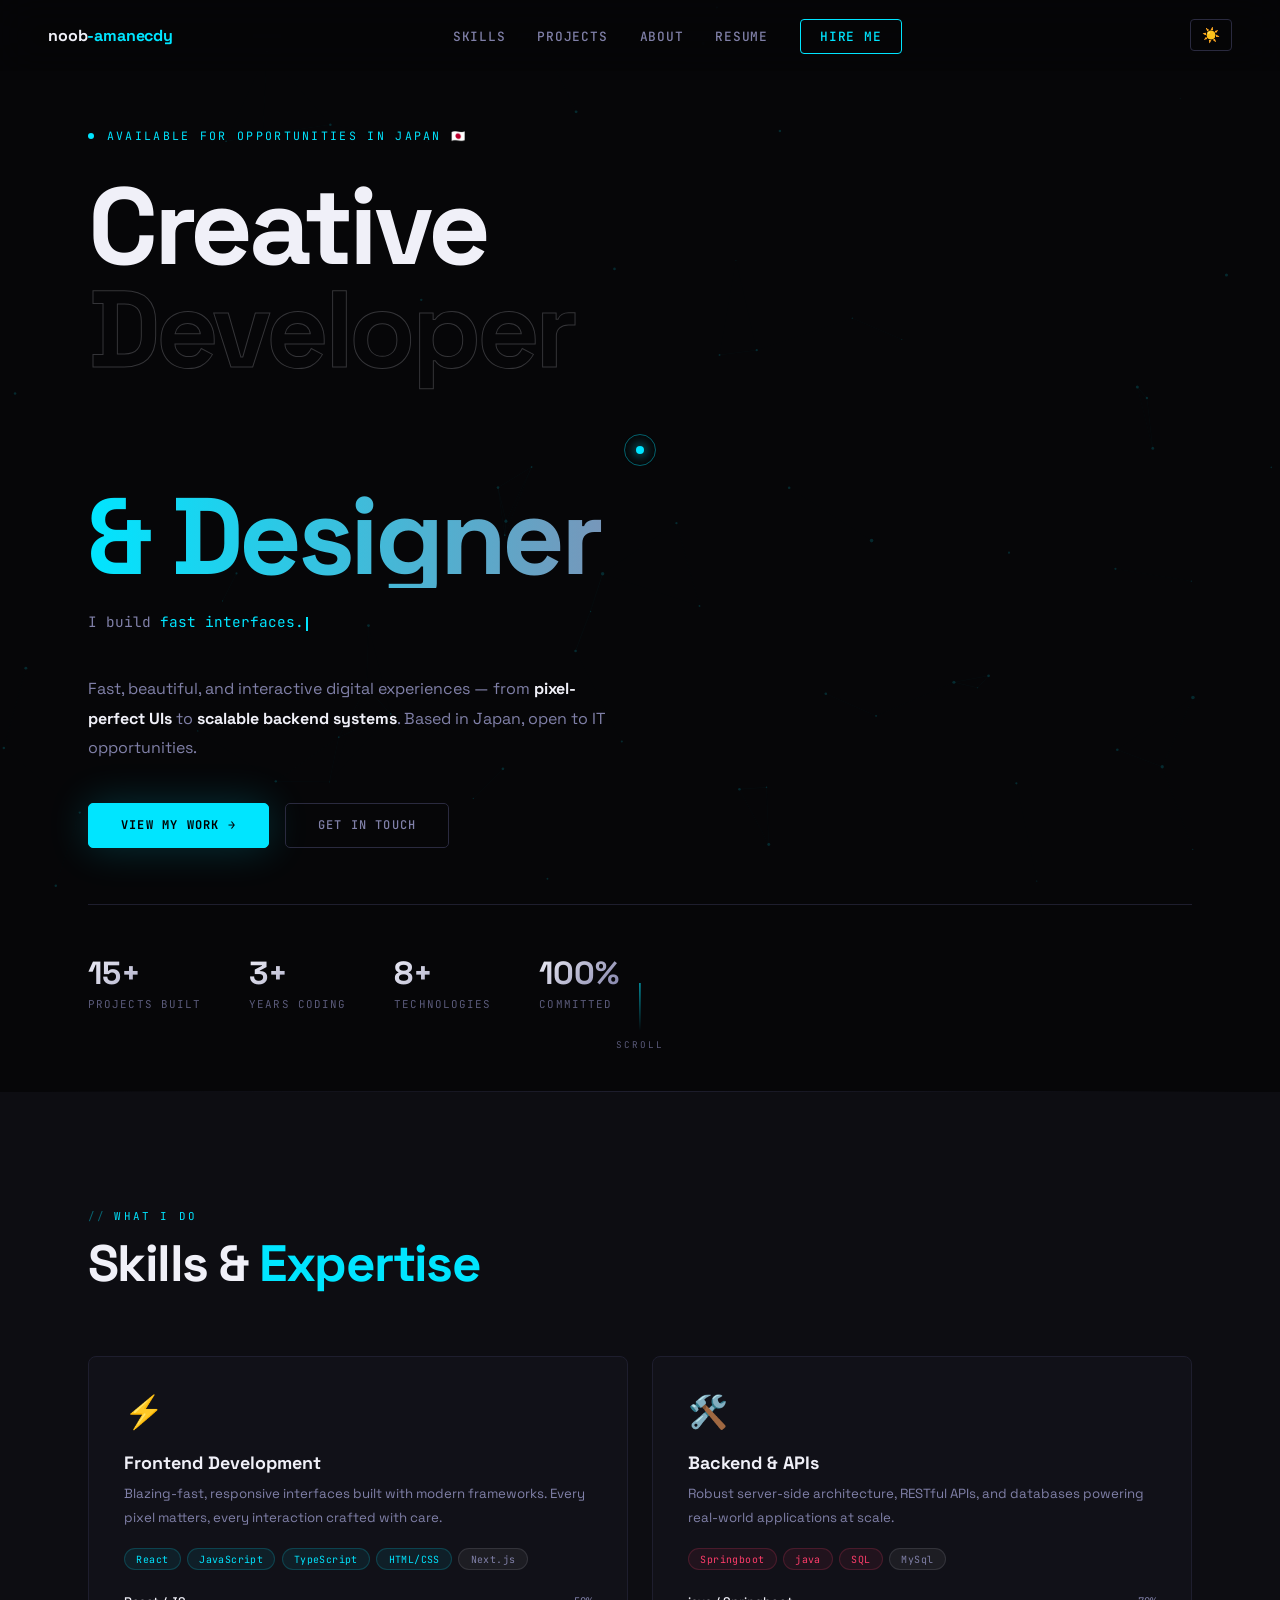
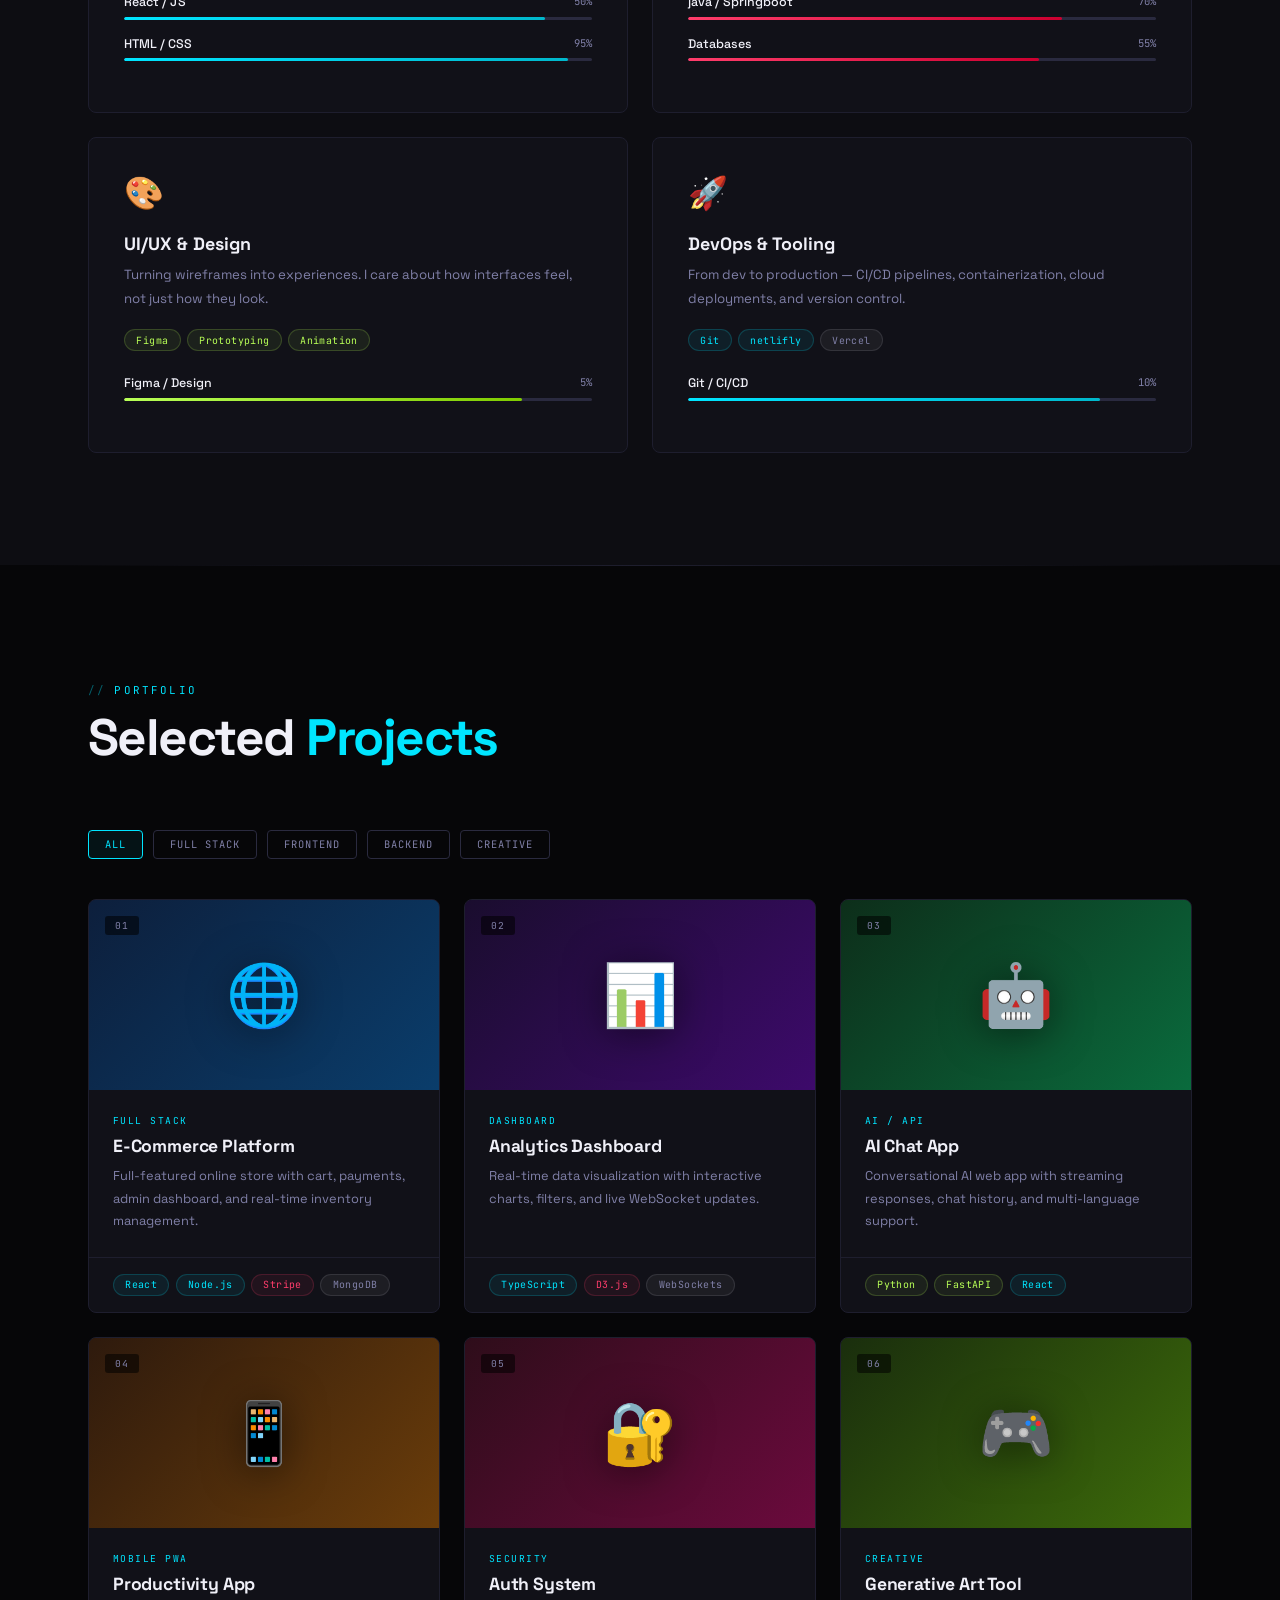
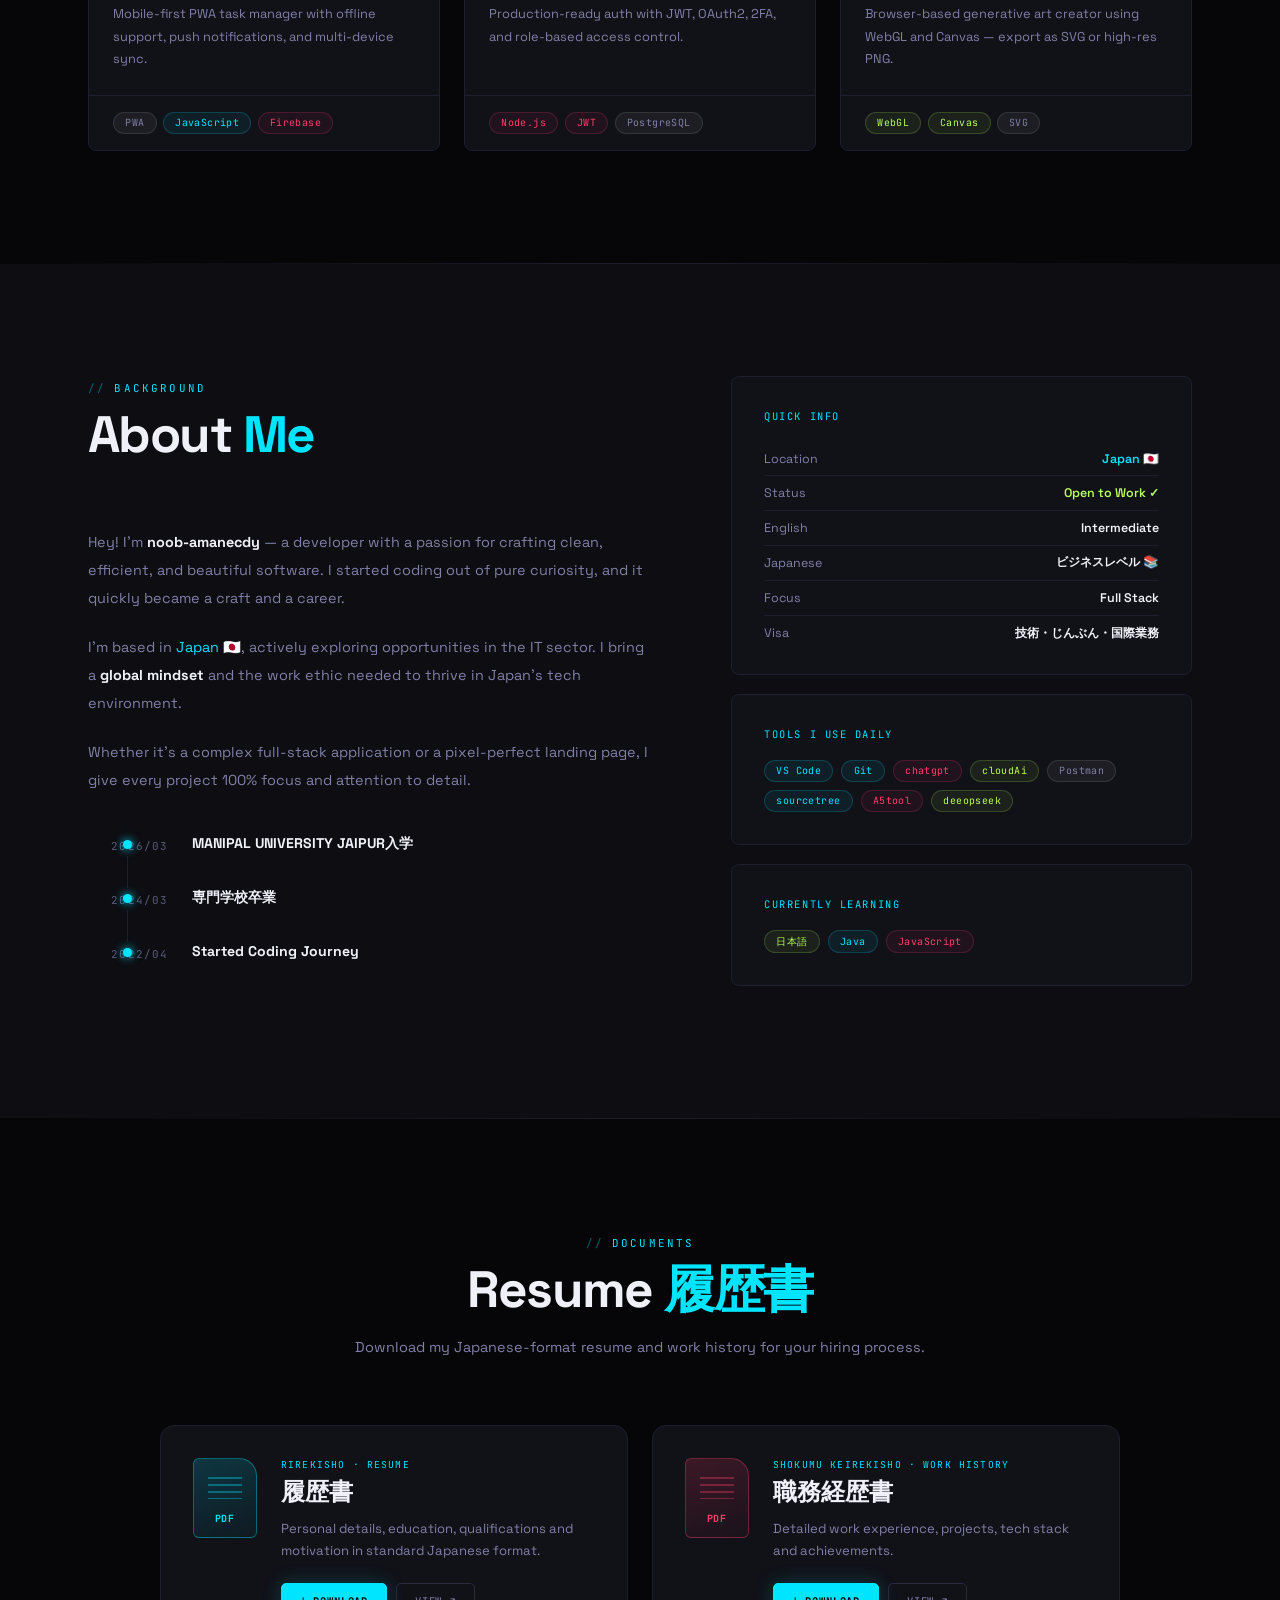
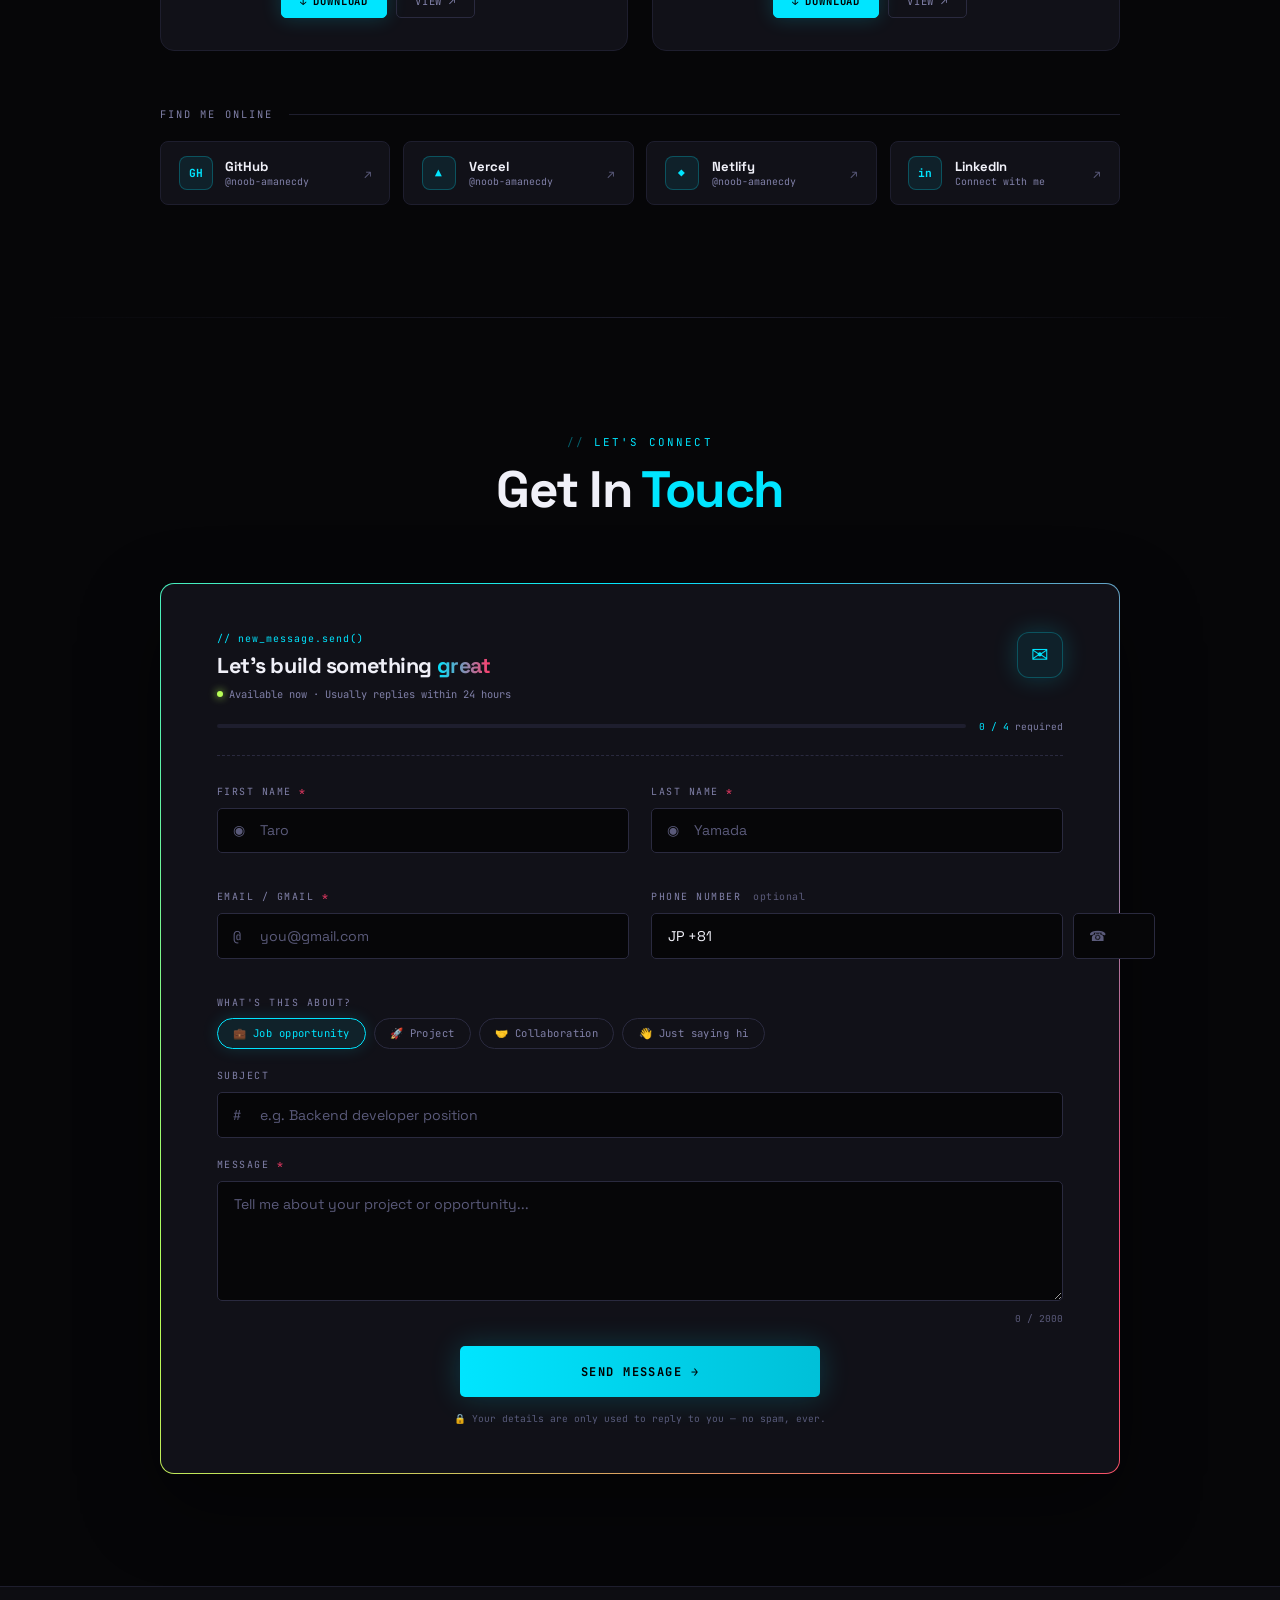
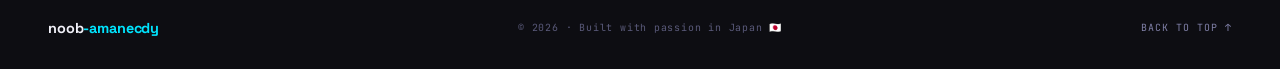
==== commit d0a3c0b5: "Add 6 live project demos and link portfolio cards to them - E-Commerce, Analytics Dashboard, AI Chat" ====
--- a/index.html
+++ b/index.html
@@ -179,14 +179,14 @@
     </div>
     <div class="projects-grid">
 
-      <div class="pcard reveal" data-cat="fullstack">
+      <div class="pcard reveal" data-cat="fullstack" data-href="projects/ecommerce/index.html">
         <div class="pcard-thumb t1">
           <div class="thumb-bg t1"></div>
           <span class="emoji">🌐</span>
           <div class="pcard-num">01</div>
           <div class="pcard-links">
-            <a href="#" class="pcard-link-btn" title="GitHub">⎔</a>
-            <a href="#" class="pcard-link-btn" title="Live Demo">↗</a>
+            <a href="https://github.com/Amanchaudhary21/my-portfolio/tree/main/projects/ecommerce" class="pcard-link-btn" title="Source code" target="_blank" rel="noopener">⎔</a>
+            <a href="projects/ecommerce/index.html" class="pcard-link-btn" title="Open live demo">↗</a>
           </div>
         </div>
         <div class="pcard-body">
@@ -199,14 +199,14 @@
         </div>
       </div>
 
-      <div class="pcard reveal delay-1" data-cat="frontend">
+      <div class="pcard reveal delay-1" data-cat="frontend" data-href="projects/analytics/index.html">
         <div class="pcard-thumb t2">
           <div class="thumb-bg t2"></div>
           <span class="emoji">📊</span>
           <div class="pcard-num">02</div>
           <div class="pcard-links">
-            <a href="#" class="pcard-link-btn">⎔</a>
-            <a href="#" class="pcard-link-btn">↗</a>
+            <a href="https://github.com/Amanchaudhary21/my-portfolio/tree/main/projects/analytics" class="pcard-link-btn" title="Source code" target="_blank" rel="noopener">⎔</a>
+            <a href="projects/analytics/index.html" class="pcard-link-btn" title="Open live demo">↗</a>
           </div>
         </div>
         <div class="pcard-body">
@@ -219,14 +219,14 @@
         </div>
       </div>
 
-      <div class="pcard reveal delay-2" data-cat="fullstack">
+      <div class="pcard reveal delay-2" data-cat="fullstack" data-href="projects/ai-chat/index.html">
         <div class="pcard-thumb t3">
           <div class="thumb-bg t3"></div>
           <span class="emoji">🤖</span>
           <div class="pcard-num">03</div>
           <div class="pcard-links">
-            <a href="#" class="pcard-link-btn">⎔</a>
-            <a href="#" class="pcard-link-btn">↗</a>
+            <a href="https://github.com/Amanchaudhary21/my-portfolio/tree/main/projects/ai-chat" class="pcard-link-btn" title="Source code" target="_blank" rel="noopener">⎔</a>
+            <a href="projects/ai-chat/index.html" class="pcard-link-btn" title="Open live demo">↗</a>
           </div>
         </div>
         <div class="pcard-body">
@@ -239,14 +239,14 @@
         </div>
       </div>
 
-      <div class="pcard reveal" data-cat="frontend">
+      <div class="pcard reveal" data-cat="frontend" data-href="projects/productivity/index.html">
         <div class="pcard-thumb t4">
           <div class="thumb-bg t4"></div>
           <span class="emoji">📱</span>
           <div class="pcard-num">04</div>
           <div class="pcard-links">
-            <a href="#" class="pcard-link-btn">⎔</a>
-            <a href="#" class="pcard-link-btn">↗</a>
+            <a href="https://github.com/Amanchaudhary21/my-portfolio/tree/main/projects/productivity" class="pcard-link-btn" title="Source code" target="_blank" rel="noopener">⎔</a>
+            <a href="projects/productivity/index.html" class="pcard-link-btn" title="Open live demo">↗</a>
           </div>
         </div>
         <div class="pcard-body">
@@ -259,14 +259,14 @@
         </div>
       </div>
 
-      <div class="pcard reveal delay-1"  data-cat="backend">
+      <div class="pcard reveal delay-1" data-cat="backend" data-href="projects/auth-system/index.html">
         <div class="pcard-thumb t5">
           <div class="thumb-bg t5"></div>
           <span class="emoji">🔐</span>
           <div class="pcard-num">05</div>
           <div class="pcard-links">
-            <a href="#" class="pcard-link-btn">⎔</a>
-            <a href="#" class="pcard-link-btn">↗</a>
+            <a href="https://github.com/Amanchaudhary21/my-portfolio/tree/main/projects/auth-system" class="pcard-link-btn" title="Source code" target="_blank" rel="noopener">⎔</a>
+            <a href="projects/auth-system/index.html" class="pcard-link-btn" title="Open live demo">↗</a>
           </div>
         </div>
         <div class="pcard-body">
@@ -279,14 +279,14 @@
         </div>
       </div>
 
-      <div class="pcard reveal delay-2" data-cat="creative">
+      <div class="pcard reveal delay-2" data-cat="creative" data-href="projects/generative-art/index.html">
         <div class="pcard-thumb t6">
           <div class="thumb-bg t6"></div>
           <span class="emoji">🎮</span>
           <div class="pcard-num">06</div>
           <div class="pcard-links">
-            <a href="#" class="pcard-link-btn">⎔</a>
-            <a href="#" class="pcard-link-btn">↗</a>
+            <a href="https://github.com/Amanchaudhary21/my-portfolio/tree/main/projects/generative-art" class="pcard-link-btn" title="Source code" target="_blank" rel="noopener">⎔</a>
+            <a href="projects/generative-art/index.html" class="pcard-link-btn" title="Open live demo">↗</a>
           </div>
         </div>
         <div class="pcard-body">
@@ -398,6 +398,7 @@
             <a href="aman.pdf" class="doc-btn doc-btn-fill" download>↓ Download</a>
             <a href="aman.pdf" class="doc-btn" target="_blank" rel="noopener">View ↗</a>
           </div>
+          <div class="doc-msg" role="status" aria-live="polite"></div>
         </div>
       </div>
       <div class="doc-card reveal">
@@ -412,6 +413,7 @@
             <a href="amanwork.pdf" class="doc-btn doc-btn-fill" download>↓ Download</a>
             <a href="amanwork.pdf" class="doc-btn" target="_blank" rel="noopener">View ↗</a>
           </div>
+          <div class="doc-msg" role="status" aria-live="polite"></div>
         </div>
       </div>
     </div>
--- a/style.css
+++ b/style.css
@@ -430,6 +430,13 @@
 .doc-btn:hover{border-color:var(--a1);color:var(--a1);}
 .doc-btn-fill{background:var(--a1);border-color:var(--a1);color:#000;font-weight:700;box-shadow:0 0 20px var(--glow1);}
 .doc-btn-fill:hover{color:#000;transform:translateY(-2px);box-shadow:0 0 36px var(--glow1);}
+.doc-msg{
+  display:none;margin-top:1rem;padding:.75rem 1rem;border-radius:5px;
+  background:rgba(255,61,107,.07);border:1px solid rgba(255,61,107,.25);
+  font-family:var(--mono);font-size:.68rem;line-height:1.7;color:var(--muted2);
+}
+.doc-msg.show{display:block;animation:fadeIn .3s;}
+.doc-msg a{color:var(--a1);font-weight:700;}
 
 /* ─── CONTACT ─── */
 .contact-layout{max-width:960px;margin:0 auto;}
@@ -582,6 +589,8 @@
 }
 .form-msg.success{background:rgba(184,255,87,.08);border:1px solid rgba(184,255,87,.25);color:var(--a3);}
 .form-msg.error{background:rgba(255,61,107,.08);border:1px solid rgba(255,61,107,.25);color:var(--a2);}
+.form-msg.info{background:rgba(0,229,255,.06);border:1px solid rgba(0,229,255,.25);color:var(--muted2);line-height:1.7;}
+.form-msg a{color:var(--a1);font-weight:700;}
 .form-msg.show{display:block;}
 
 /* ─── FOOTER ─── */
@@ -656,3 +665,7 @@
   .hero-stats{flex-wrap:wrap;}
   .hero-stats>div{min-width:calc(50% - 1rem);}
 }
+.pcard[data-href]{cursor:none;}
+.pcard[data-href]:focus-visible{outline:2px solid var(--a1);outline-offset:3px;}
+.pcard[data-href] .pcard-title::after{content:' ↗';color:var(--a1);opacity:0;transition:opacity .3s;}
+.pcard[data-href]:hover .pcard-title::after{opacity:1;}
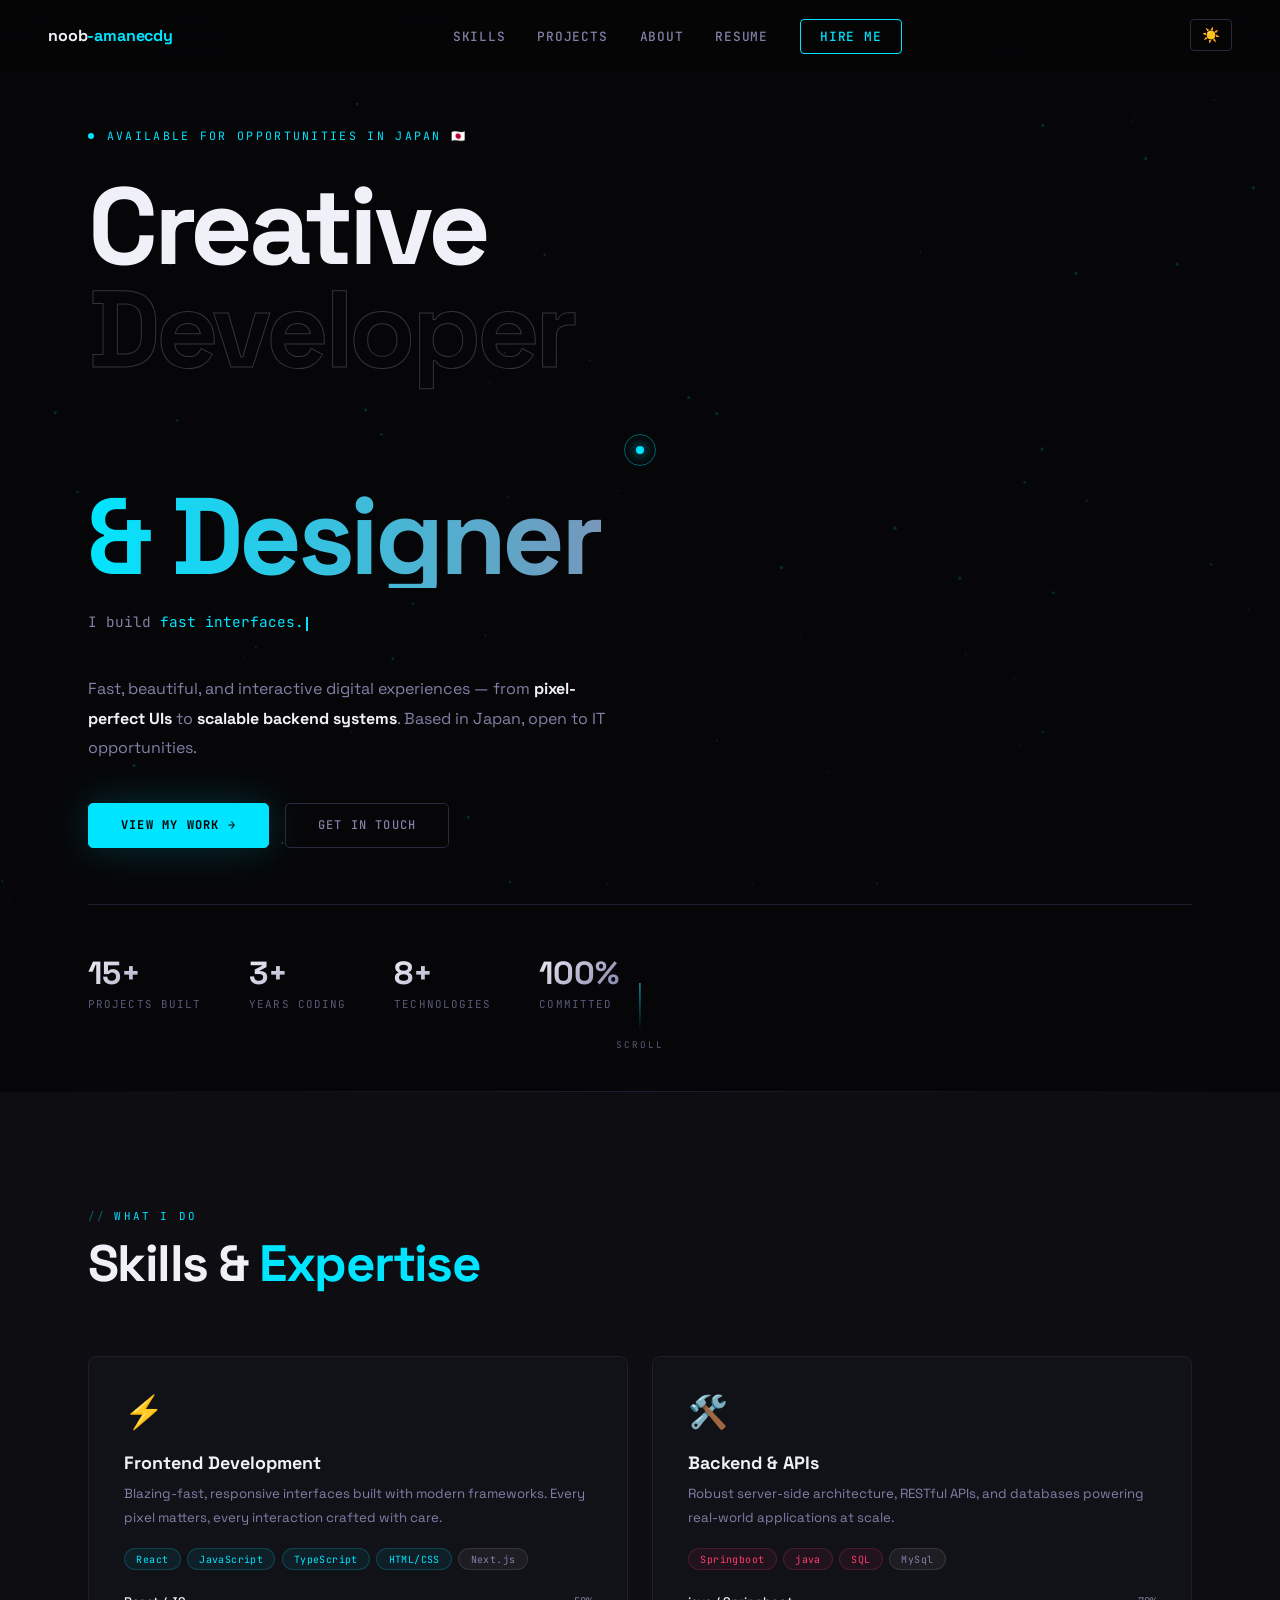
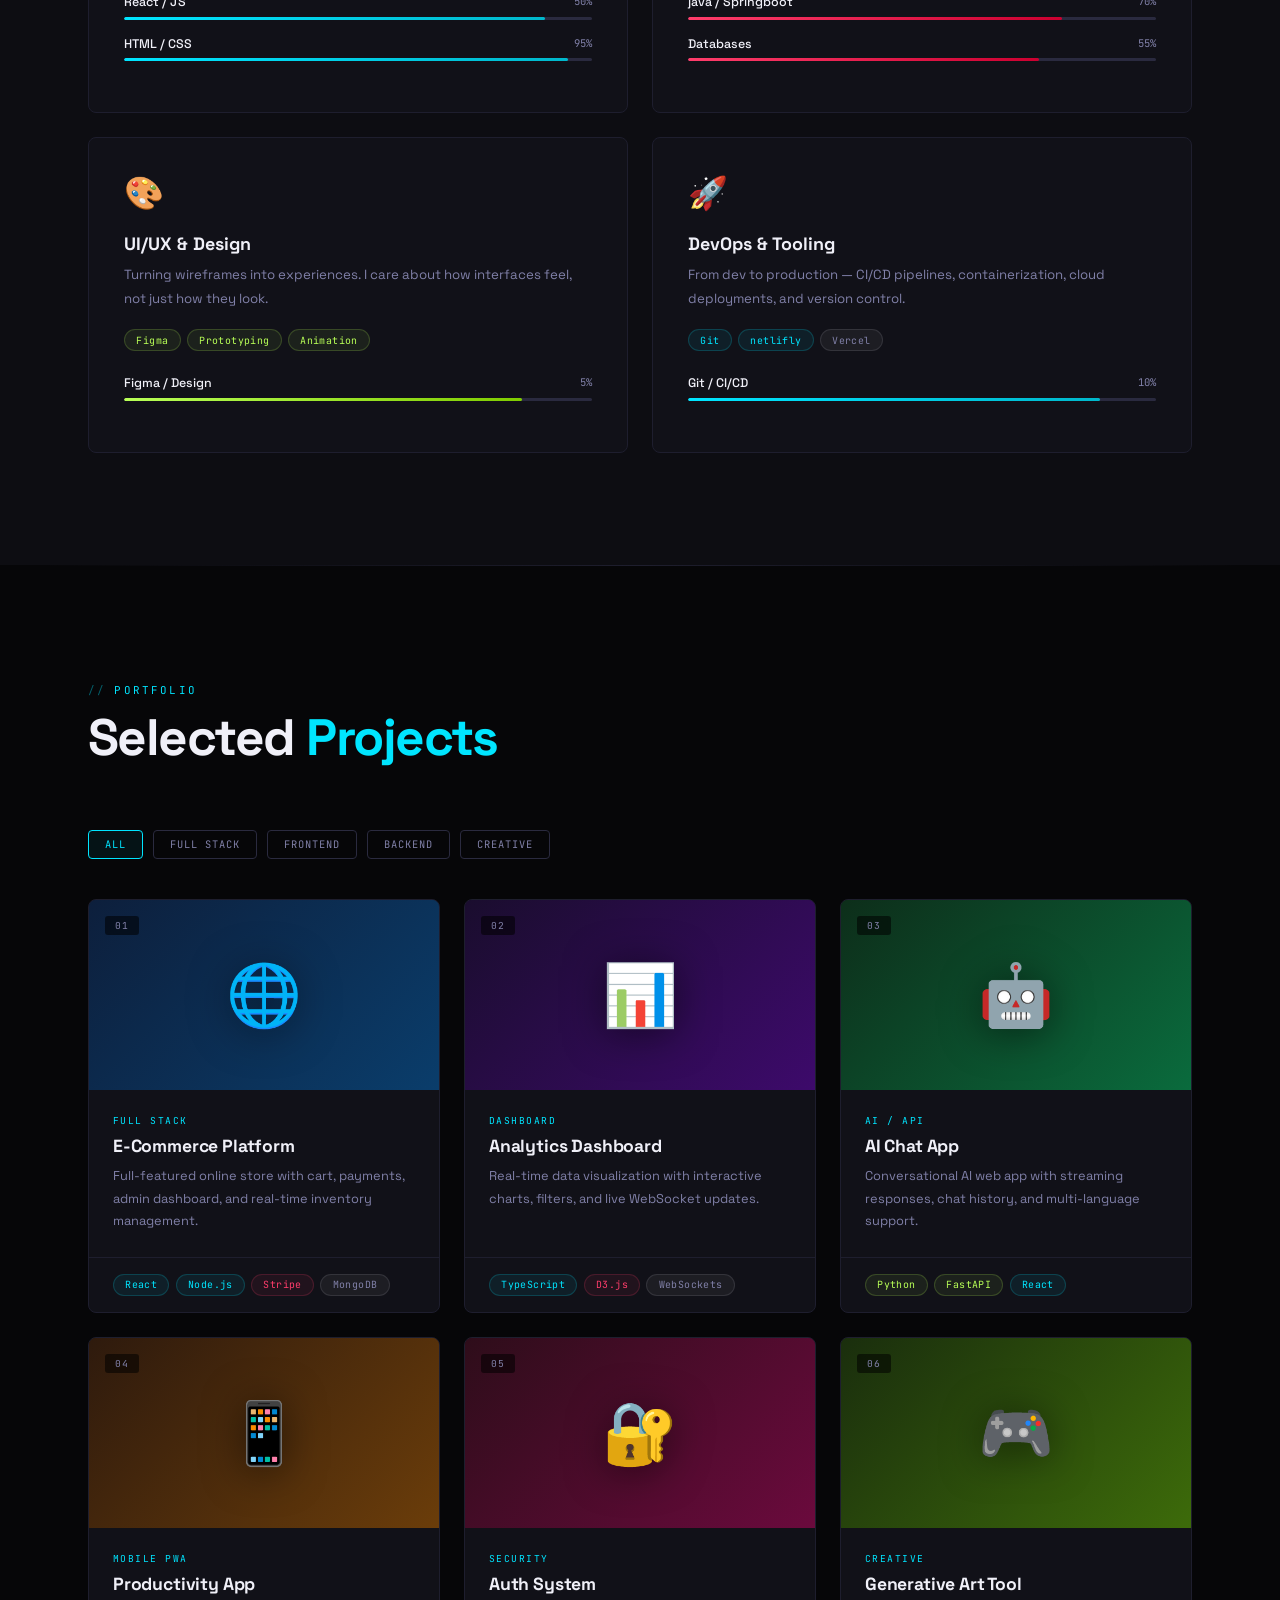
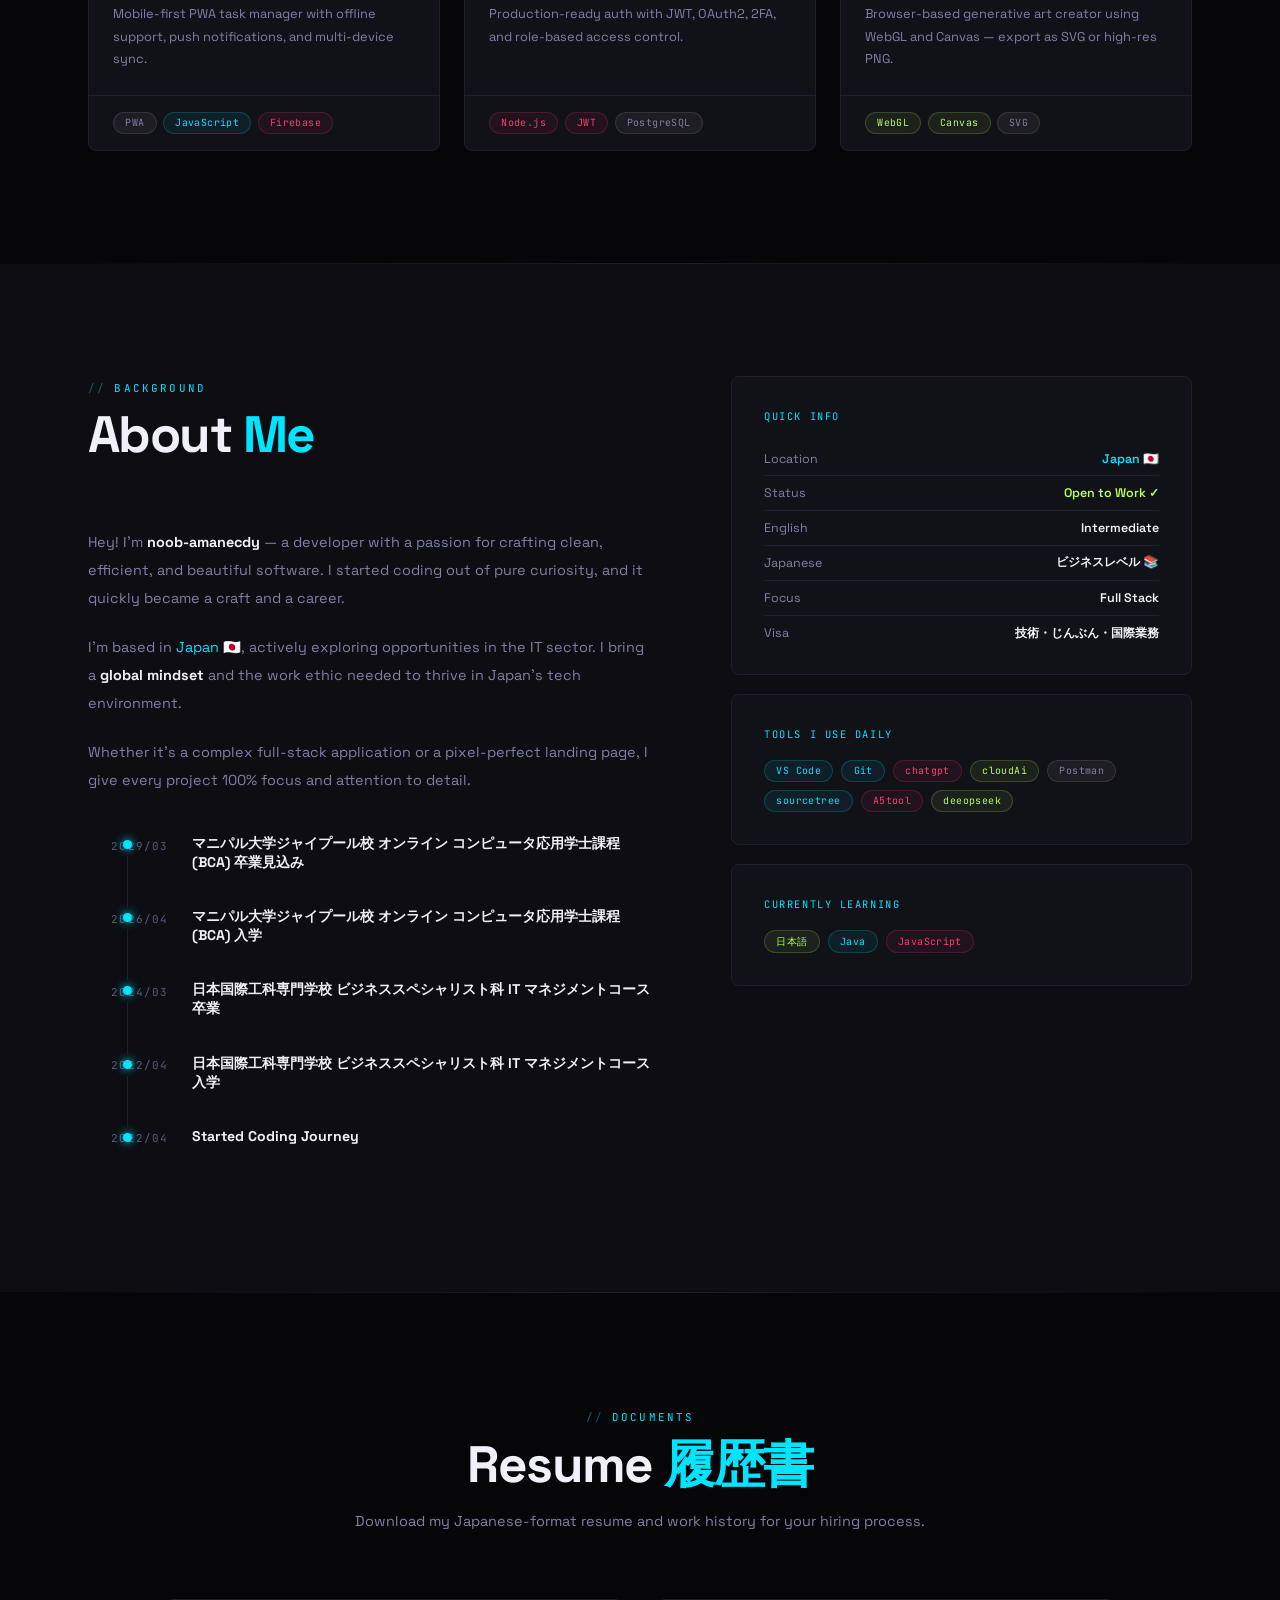
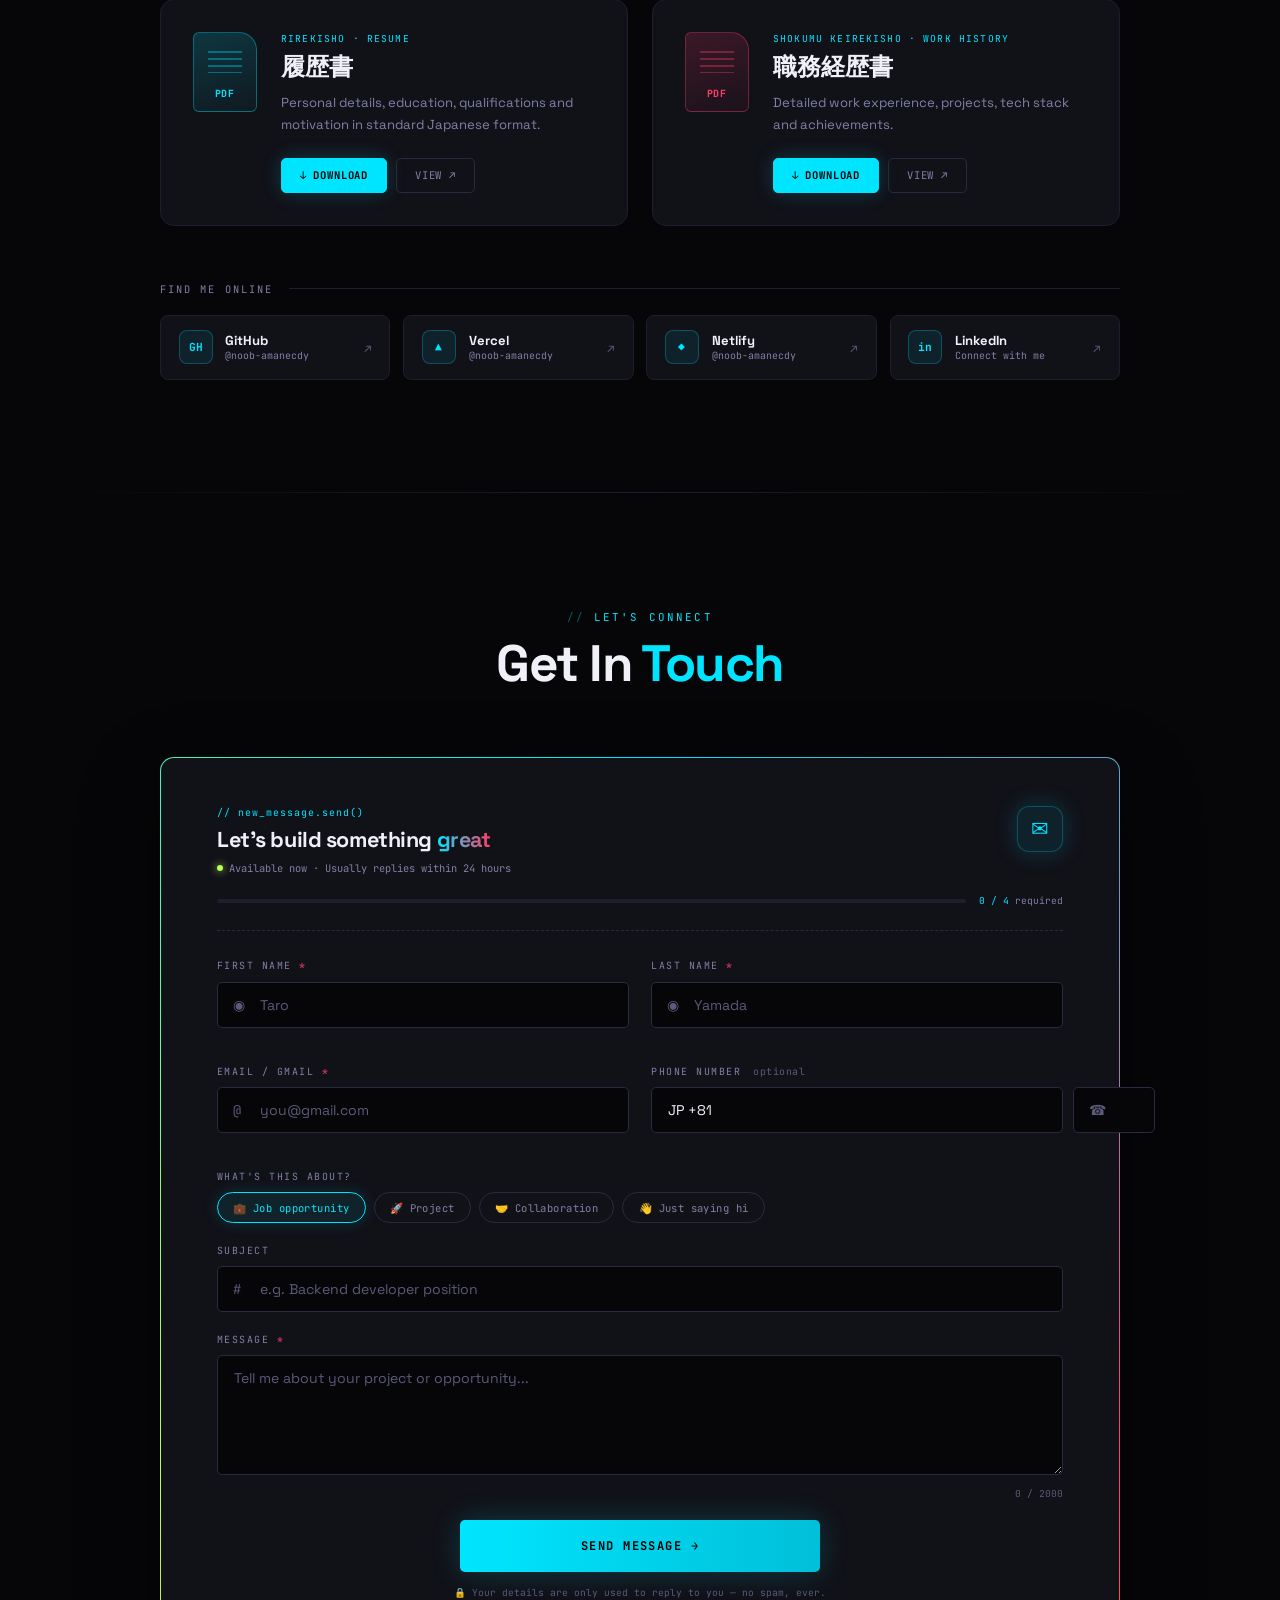
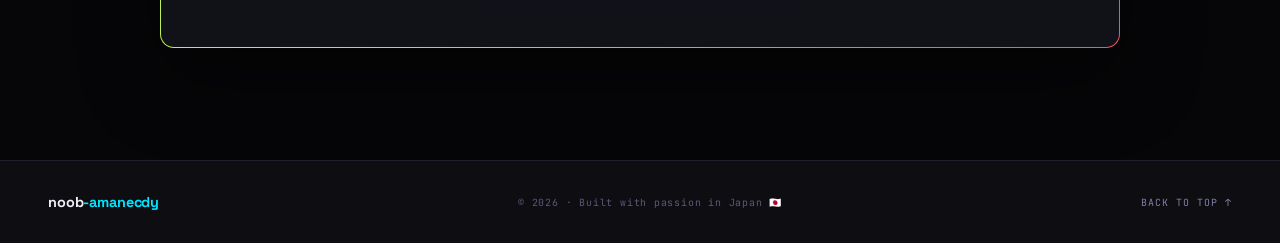
==== commit 75c15262: "Update education timeline with full school names and dates - Add Manipal University Jaipur online BC" ====
--- a/index.html
+++ b/index.html
@@ -321,17 +321,31 @@
         </div>
         <div class="timeline reveal-l">
           <div class="tl-item">
-            <div class="tl-year">2026/03</div>
+            <div class="tl-year">2029/03</div>
             <div>
               <div class="tl-dot"></div>
-              <div class="tl-role">MANIPAL UNIVERSITY JAIPUR入学</div>
+              <div class="tl-role">マニパル大学ジャイプール校 オンライン コンピュータ応用学士課程(BCA) 卒業見込み</div>
+            </div>
+          </div>
+          <div class="tl-item">
+            <div class="tl-year">2026/04</div>
+            <div>
+              <div class="tl-dot"></div>
+              <div class="tl-role">マニパル大学ジャイプール校 オンライン コンピュータ応用学士課程(BCA) 入学</div>
             </div>
           </div>
           <div class="tl-item">
             <div class="tl-year">2024/03</div>
             <div>
               <div class="tl-dot"></div>
-              <div class="tl-role">専門学校卒業</div>
+              <div class="tl-role">日本国際工科専門学校 ビジネススペシャリスト科 IT マネジメントコース 卒業</div>
+            </div>
+          </div>
+          <div class="tl-item">
+            <div class="tl-year">2022/04</div>
+            <div>
+              <div class="tl-dot"></div>
+              <div class="tl-role">日本国際工科専門学校 ビジネススペシャリスト科 IT マネジメントコース 入学</div>
             </div>
           </div>
           <div class="tl-item">
